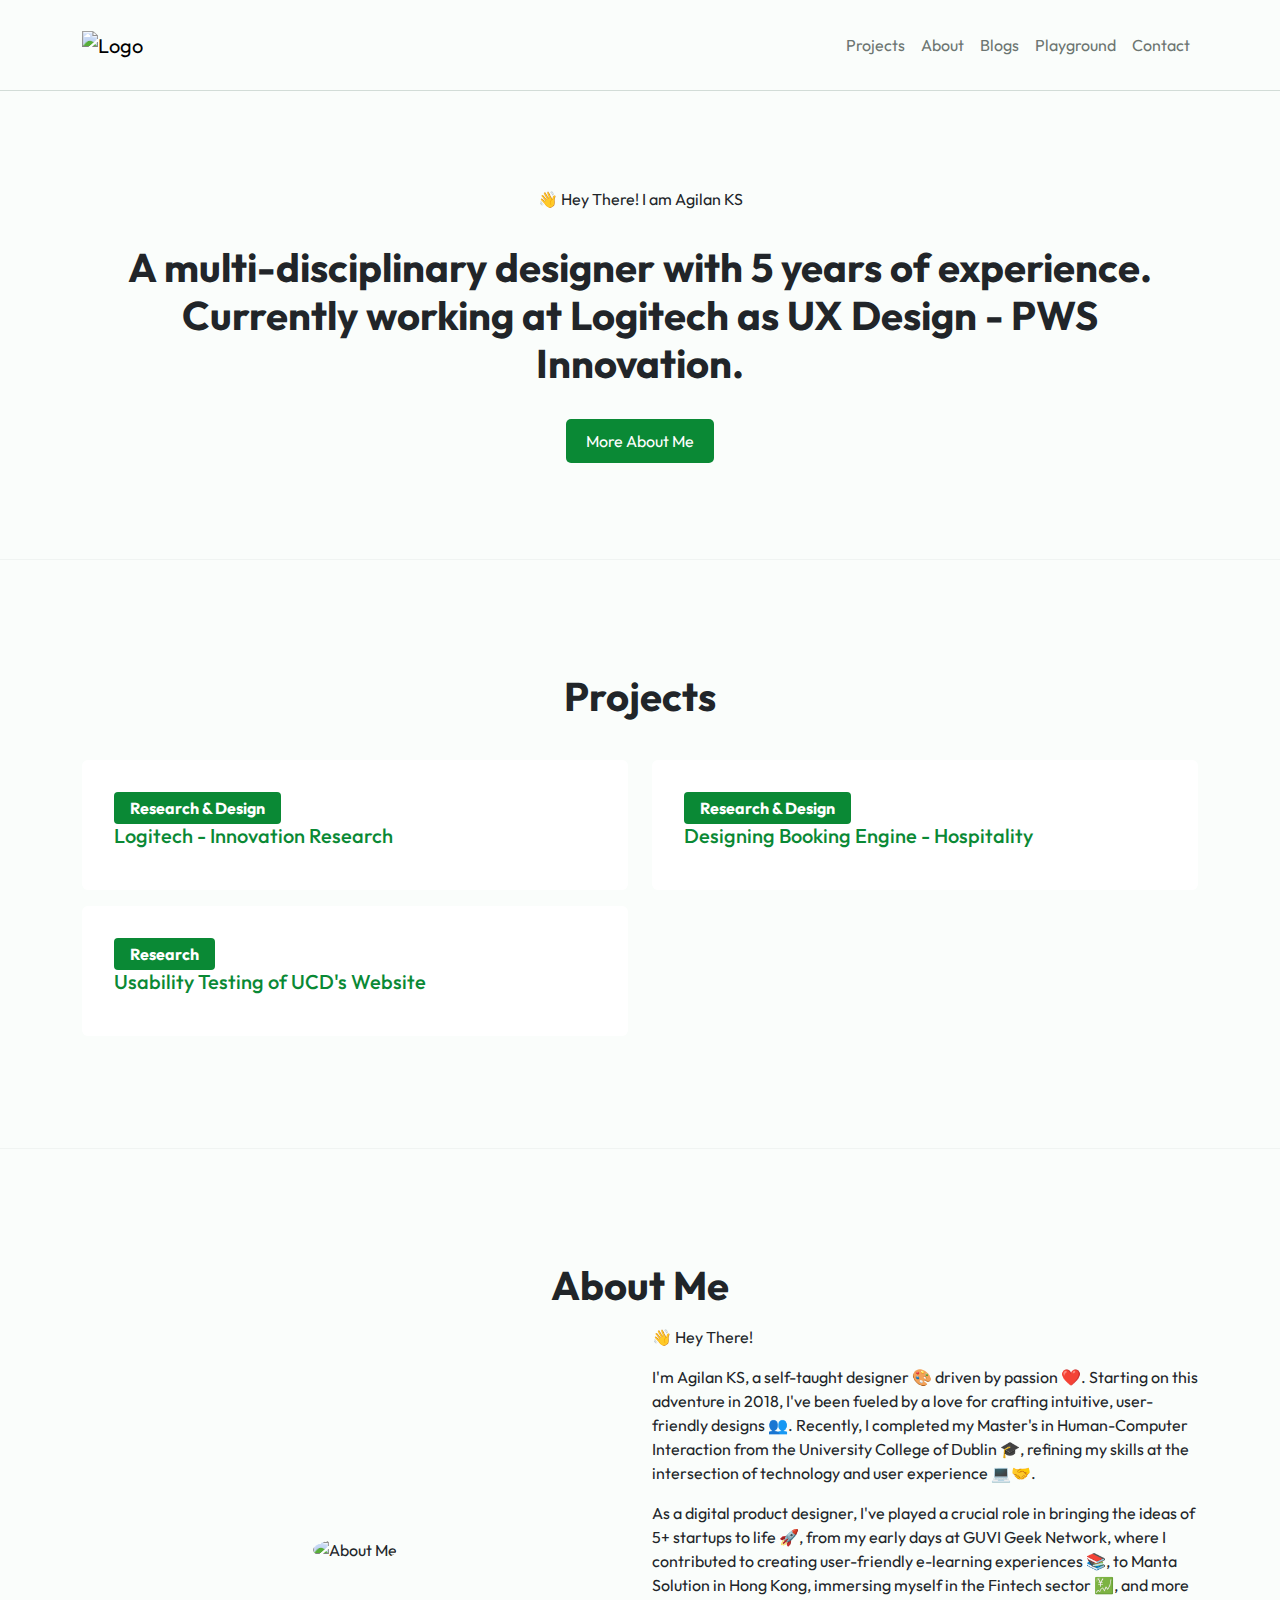
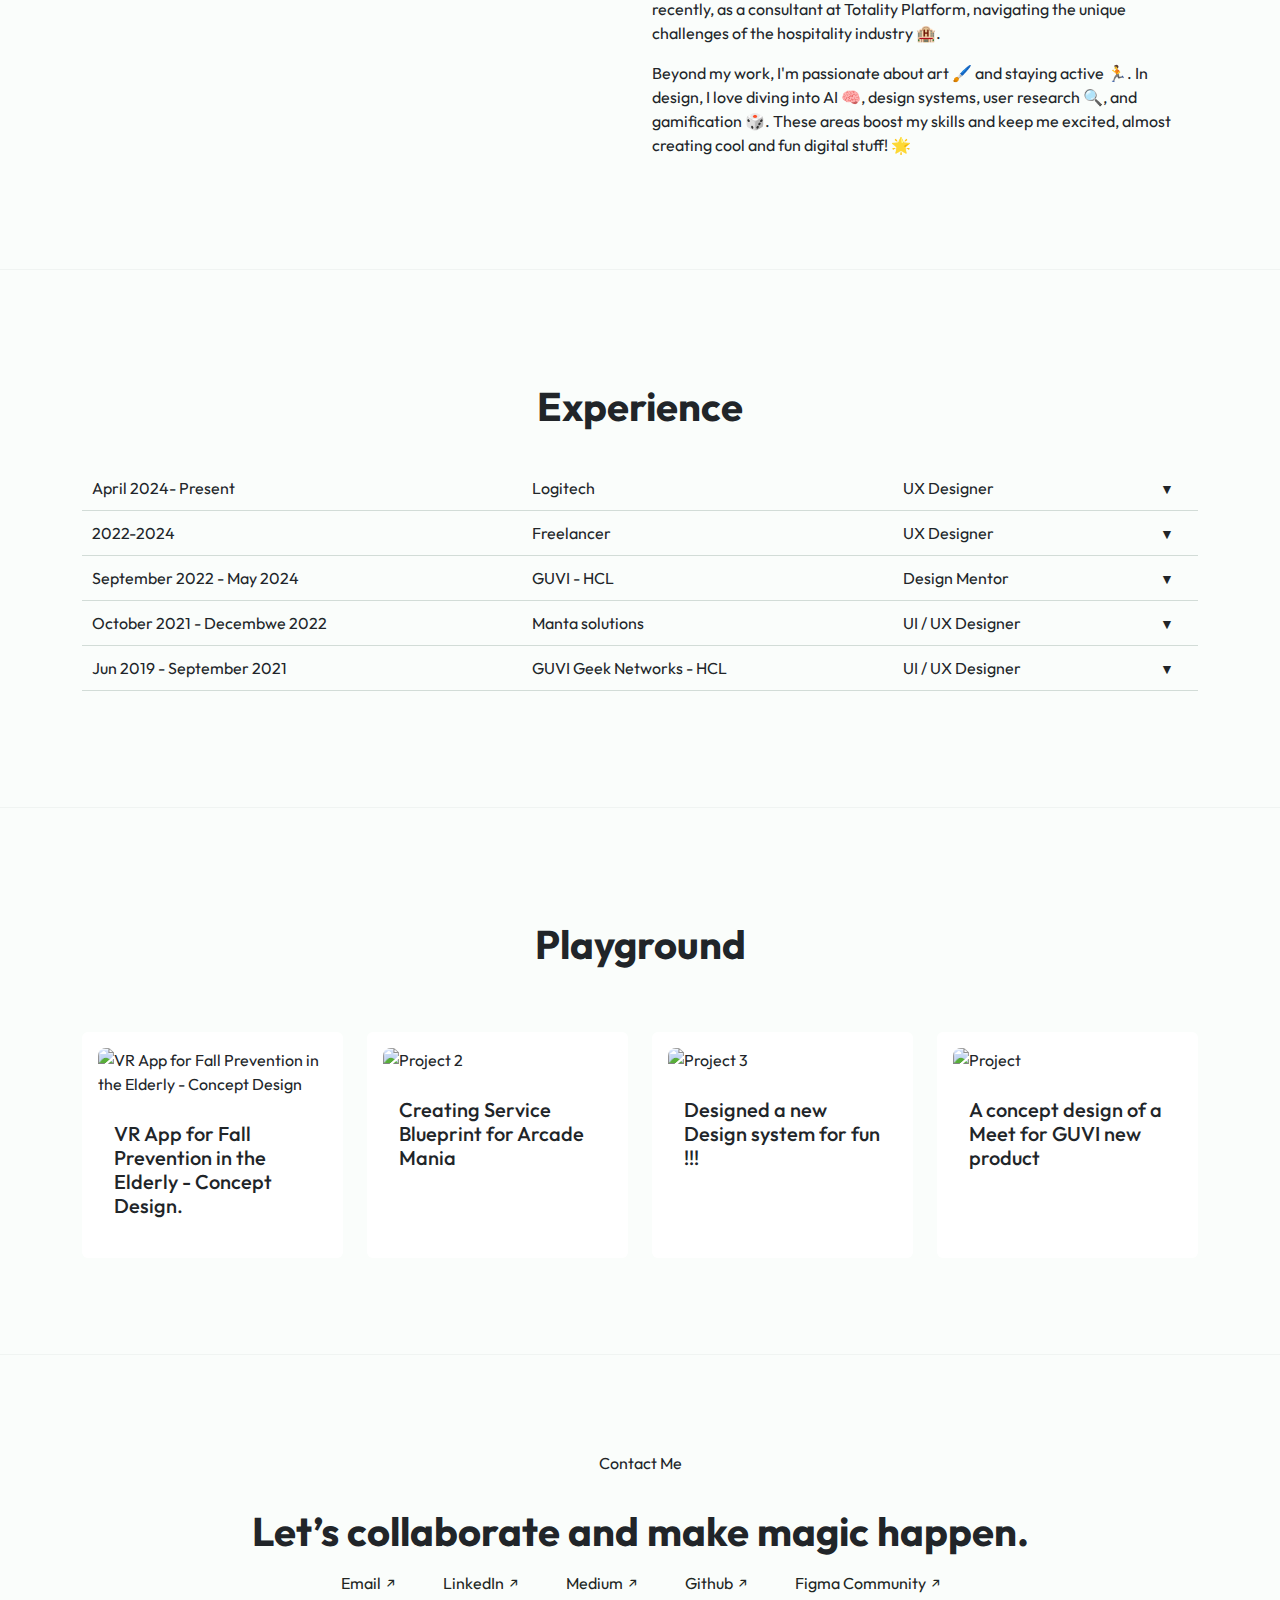
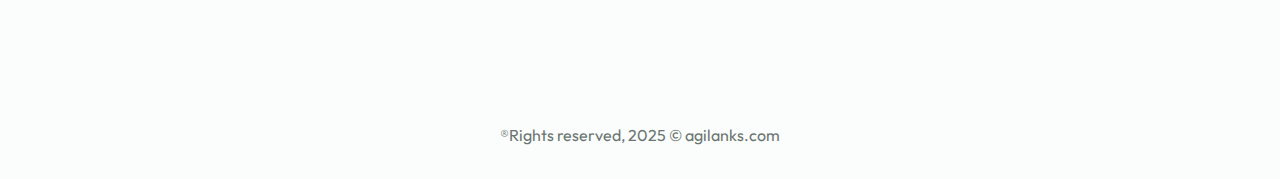
==== index.html @ 01a6cf56 "Update badges and enhance card titles in index.html; add custom badge styles in styles.css" ====
<!DOCTYPE html>
<html lang="en">

<head>
  <meta charset="UTF-8">
  <meta name="viewport" content="width=device-width, initial-scale=1.0">
  <title>Agilan - Product Designer</title>
  <!-- Bootstrap CSS -->
  <link href="https://cdn.jsdelivr.net/npm/bootstrap@5.3.3/dist/css/bootstrap.min.css" rel="stylesheet">
  <link rel="preconnect" href="https://fonts.googleapis.com">
  <link rel="preconnect" href="https://fonts.gstatic.com" crossorigin>
  <link href="https://fonts.googleapis.com/css2?family=Outfit:wght@100..900&family=Rethink+Sans:ital,wght@0,400..800;1,400..800&family=Sora:wght@100..800&display=swap" rel="stylesheet">
  <link rel="stylesheet" href="styles.css">
  <link rel="icon" type="image/x-icon" href="Images/favicon.ico">
</head>

<body>

  <!-- Header -->
  <header id="header" class="py-3">
    <nav class="navbar navbar-expand-lg navbar-light">
      <div class="container">
        <a class="navbar-brand" href="#home">
          <img src="Images/Logo.png" alt="Logo" style="height: 40px;">
        </a>
        <button class="navbar-toggler" type="button" data-bs-toggle="collapse" data-bs-target="#navbarNav">
          <span class="navbar-toggler-icon"></span>
        </button>
        <div class="collapse navbar-collapse" id="navbarNav">
          <ul class="navbar-nav ms-auto">
            <li class="nav-item"><a class="nav-link" href="#projects">Projects</a></li>
            <li class="nav-item"><a class="nav-link" href="#about">About</a></li>
            <li class="nav-item"><a class="nav-link" href="https://medium.com/@agilanks">Blogs</a></li>
            <li class="nav-item"><a class="nav-link" href="#Playground">Playground</a></li>
            <li class="nav-item"><a class="nav-link" href="#contact">Contact</a></li>
          </ul>
        </section>
      </div>
    </nav>
  </header>

  <!-- Home Section -->
  <section id="home" class="text-center py-md-5 m-md-5">
    <div class="container">
      <p>👋 Hey There! I am Agilan KS</p>
      <h2>A multi-disciplinary designer with 5 years of experience.<br> 
        Currently working at Logitech as UX Design - PWS Innovation.</h2>
      <a href="#about" class="btn btn-primary mt-3">More About Me</a>
    </div>
  </section>

  <hr class="custom-ruler">

  <!-- Projects Section -->
  <section id="projects" class="py-md-5 m-md-5">
    <div class="container">
      <h2 class="text-center">Projects</h2>
      <div class="row mt-4">
        <!-- Project Cards -->
        <div class="col-md-6 col-lg-6">
          <div class="card mb-3">
            <div class="card-body">
              <span class="badge badge-custom">Research & Design</span>  
              <h3 class="card-title">Logitech - Innovation Research </h3>
              <p class="card-text"></p>
            </div>
          </div>
        </div>
        <div class="col-md-6 col-lg-6">
          <div class="card mb-3">
            <div class="card-body">
              <span class="badge badge-custom">Research & Design</span>              
              <h3 class="card-title">Designing Booking Engine - Hospitality </h3>
              <p class="card-text"></p>
            </div>
          </div>
        </div>
        <div class="col-md-6 col-lg-6">
          <div class="card mb-3">
            <div class="card-body">
              <span class="badge badge-custom">Research</span>  
              <h3 class="card-title">Usability Testing of UCD's Website</h3>
              <p class="card-text"></p>
            </div>
          </div>
        </div>
        <!--0<div class="col-md-6 col-lg-6">
          <div class="card mb-3">
            <div class="card-body">
              <span class="badge">Fourth</span>
              <h3 class="card-title">UX Designer and Visual Designer</h3>
              <p class="card-text">Short description of Project 4.</p>
            </div>
          </div>
        </div> -->
      </div>
    </div>
  </section>

  <hr class="custom-ruler">

  <!-- About Section -->
  <section id="about" class="py-md-5 m-md-5">
    <div class="container">
      <div class="row align-items-center">
        <h2 class="text-center">About Me</h2>
        <div class="col-md-6 text-center">
          <img src="/images/about-me.jpg" alt="About Me" class="img-fluid rounded-circle" style="max-width: 80%;">
        </div>
        <div class="col-md-6">
          <p>👋 Hey There!</p>
          <p>
            I'm Agilan KS, a self-taught designer 🎨 driven by passion ❤️. Starting on this adventure in 2018, I've been fueled by a love for crafting intuitive, user-friendly designs 👥. Recently, I completed my Master's in Human-Computer Interaction from the University College of Dublin 🎓, refining my skills at the intersection of technology and user experience 💻🤝. </p>
            
            <p>As a digital product designer, I've played a crucial role in bringing the ideas of 5+ startups to life 🚀, from my early days at GUVI Geek Network, where I contributed to creating user-friendly e-learning experiences 📚, to Manta Solution in Hong Kong, immersing myself in the Fintech sector 💹, and more recently, as a consultant at Totality Platform, navigating the unique challenges of the hospitality industry 🏨. </p>
            
            <p>Beyond my work, I'm passionate about art 🖌️ and staying active 🏃. In design, I love diving into AI 🧠, design systems, user research 🔍, and gamification 🎲. These areas boost my skills and keep me excited, almost creating cool and fun digital stuff! 🌟</p>
        </div>
      </div>
    </div>
  </section>

  <hr class="custom-ruler">

  <!-- Experience Section -->
  <section id="experience" class="py-md-5 m-md-5">
    <div class="container">
    <h2 class="text-center">Experience</h2>
    <table class="table-accordion">
      
      <tbody>
        <tr class="main-row">
          <td>April 2024- Present</td>
          <td>Logitech</td>
          <td>UX Designer</td>
          <td class="toggle-details"></td>
        </tr>
        <tr class="details-row">
          <td colspan="5">
            <p>At Logitech, I worked on AI-driven design workflows, focusing on advanced navigation and exploratory innovation for software-enabled hardware.</p>
          </td>
        </tr>

        <tr class="main-row">
          <td>2022-2024</td>
          <td>Freelancer</td>
          <td>UX Designer</td>
          <td class="toggle-details"></td>
        </tr>
        <tr class="details-row">
          <td colspan="5">
            <p>Collaborated with various startups such as HyreNet and DataNest, building responsive and user-friendly digital solutions</p>
          </td>
        </tr>

        <tr class="main-row">
          <td>September 2022 - May 2024</td>
          <td>GUVI - HCL</td>
          <td>Design Mentor</td>
          <td class="toggle-details"></td>
        </tr>
        <tr class="details-row">
          <td colspan="5">
            <p>Provided mentorship on UX design principles, guiding students in creating personas, user research, and usability testing</p>
          </td>
        </tr>
  
        <tr class="main-row">
          <td>October 2021 - Decembwe 2022</td>
          <td>Manta solutions</td>
          <td>UI / UX Designer</td>
          <td class="toggle-details"></td>
        </tr>
        <tr class="details-row">
          <td colspan="5">
            <p>User Experience and User Interface for B2C fintech application, designed Android and iOS.</p>
          </td>
        </tr>

        <tr class="main-row">
          <td>Jun 2019 - September 2021</td>
          <td>GUVI Geek Networks - HCL</td>
          <td>UI / UX Designer</td>
          <td class="toggle-details"></td>
        </tr>
        <tr class="details-row">
          <td colspan="5">
            <p>User Experience and Visual designer for Indian's first vernacular elearning platform</p>
          </td>
        </tr>


      </tbody>
    </table>
  </section>
  


  <hr class="custom-ruler">

  <!-- Playground Section -->
  <section id="Playground" class="py-md-5 m-md-5">
  <div class="container">
    <h2 class="text-center mb-5">Playground</h2>
    <div class="row g-4">
      <div class="col-md-6 col-lg-3">
        <a href="https://medium.com/design-bootcamp/vr-app-for-fall-prevention-in-the-elderly-concept-design-148f61bce4a0" class="card-link" target="_blank">
          <div class="card project-card h-100">
            <img src="Images/VR.png" class="card-img-top" alt="VR App for Fall Prevention in the Elderly - Concept Design">
            <div class="card-body">
              <h5 class="card-title">VR App for Fall Prevention in the Elderly - Concept Design.</h5>
            </div>
          </div>
        </a>
      </div>
      <div class="col-md-6 col-lg-3">
        <a href="https://agilanks.medium.com/service-blue-print-for-arcade-mania-4f913317843d" class="card-link" target="_blank">
          <div class="card project-card h-100">
            <img src="Images/Servicedesign.png" class="card-img-top" alt="Project 2">
            <div class="card-body">
              <h5 class="card-title">Creating Service Blueprint for Arcade Mania</h5>
            </div>
          </div>
        </a>
      </div>
      <div class="col-md-6 col-lg-3">
        <a href="https://www.figma.com/community/file/1141776585247560455/Strange-Design-System---Mobile-UI-Kit" class="card-link" target="_blank">
          <div class="card project-card h-100">
            <img src="Images/Designsystem.png" class="card-img-top" alt="Project 3">
            <div class="card-body">
              <h5 class="card-title">Designed a new Design system for fun !!!</h5>
            </div>
          </div>
        </a>
      </div>
      <div class="col-md-6 col-lg-3">
        <a href="https://www.behance.net/gallery/124252577/Zenmeet" class="card-link" target="_blank">
          <div class="card project-card h-100">
            <img src="Images/UI.png" class="card-img-top" alt="Project ">
            <div class="card-body">
              <h5 class="card-title">A concept design of a Meet for GUVI new product</h5>
            </div>
          </div>
        </a>
      </div>
    </div>
  </div>
</section>

  <hr class="custom-ruler">

  <!-- <section id="banner" class="py-5">
    <div class="scroll-left">
      <h3>
        *Ready to Connect! Lets Talk!  *Ready to Connect! Lets Talk!  *Ready to Connect! Lets Talk!  *Ready to Connect! Lets Talk!  *Ready to Connect! Lets Talk!  *Ready to Connect! Lets Talk!  *Ready to Connect! Lets Talk! 
      </h3>
    </div>
  </div>
</section> -->


 <!-- Contact -->


 <section id="contact"  class="py-md-5 m-md-5">
  <div class="container">
  <p>Contact Me</p>
  <h2>Let’s collaborate and make magic happen.
  </h2>
  <ul class="contact-list">
    <li>
      <a href="mailto:agilansenthilkumar@gmail.com" target="_blank">
        Email <span class="external-link-icon">↗</span>
      </a>
    </li>
    <li>
      <a href="https://www.linkedin.com/in/agilan-ks/" target="_blank">
        LinkedIn <span class="external-link-icon">↗</span>
      </a>
    </li>
    <li>
      <a href="https://agilanks.medium.com/" target="_blank">
        Medium <span class="external-link-icon">↗</span>
      </a>
    </li>
    <li>
      <a href="https://github.com/agilanks09" target="_blank">
        Github <span class="external-link-icon">↗</span>
      </a>
    </li>
    <li>
      <a href="https://www.figma.com/@agilanks" target="_blank">
        Figma Community <span class="external-link-icon">↗</span>
      </a>
    </li>
  </ul>
</section>



  <!-- Footer -->
  <footer class="text-center py-3">
    <p> ®Rights reserved, 2025 © agilanks.com</p>
  </footer>

  <script src="https://cdn.jsdelivr.net/npm/bootstrap@5.3.3/dist/js/bootstrap.bundle.min.js"></script>
  <script src="script.js"></script>

</body>

</html>
---- styles.css ----
:root {
    --font-family: 'Outfit', sans-serif; /* Define a custom property for the font family */
    --font-weight-bold: bold; /* Define a custom property for bold font weight */
    --font-weight-regular: normal; /* Define a custom property for regular font weight */
    --font-size-base: 16px; /* Define a custom property for base font size */
    --font-size-large: 40px; /* Define a custom property for large font size */
    --font-size-medium: 20px; /* Define a custom property for medium font size */
    --font-size-small: 14px; /* Define a custom property for small font size */

    --padding-section: 2rem 0; /* Define a custom property for section padding */

    /*Colors*/ 
    --secondary-text: #6C7571; 
    --Primary-text: #212623; 
    --border: #D2DCD7; 
    --primary: #0A8935; 
    --bg: #FAFDFB; 
 
}

/* Global Styles */
html {
    scroll-behavior: smooth; /* Enable smooth scrolling */
    overflow-x: hidden;
    margin: 0;
    padding: 0;
      }


body {
    font-family: var(--font-family); /* Apply the custom font family */
    background-color: var(--bg); /* Apply the custom background color */
    margin: 0; /* Remove default margin */
    padding: 0; /* Remove default padding */
    box-sizing: border-box; /* Include padding and border in element's total width and height */
    overflow-x: hidden;
    margin: 0;
    padding: 0;
}

/* Header Styles */
#header {
    position: sticky; /* Make the header stick to the top of the viewport */
    top: 0; /* Position the header at the top */
    background-color: var(--bg); /* Apply the custom background color */
    z-index: 1000; /* Ensure the header is above other elements */
    border-bottom: 1px solid var(--border); /* Add a bottom border with the custom border color */
    width: 100%; /* Make the header full width */
}

.nav-link {
    color: var(--secondary-text); 
}

.nav-link:hover {
    color: var(--primary); 
}

.nav-link:active {
    color: var(--primary); 
}

/* Section Styles */
section {
    padding: var(--padding-section); /* Apply the custom padding */
    background-color: var(--bg); /* Apply the custom background color */
}

h1, h2 {
    font-weight: var(--font-weight-bold); /* Apply the custom bold font weight */
    padding: 1rem; /* Add padding */
    margin: 0; /* Remove default margin */
    font-size: var(--font-size-large); /* Apply the custom large font size */
}

#home h1 {
    font-size: 4rem;
    line-height: 1rem;
}


/* Projects Section Styles */
#projects-section {
    background-color: #000; /* Dark background for the section */
    padding: 2rem 0;
  }
  
  /* CTA Box Styles */
  .cta-box {
    background-color: #111; /* Box background color */
    border: 2px solid #fff; /* Border color */
    border-radius: 20px; /* Rounded corners */
    padding: 1.5rem 2rem; /* Padding inside the box */
    display: flex;
    justify-content: space-between;
    align-items: center;
    gap: 1rem; /* Space between elements */
  }
  
  .cta-text {
    color: #fff; /* White text */
    font-size: 1rem; /* Font size */
    flex: 1; /* Make the text take up remaining space */
    margin: 0; /* Remove default margin */
  }
  
  .cta-button {
    background-color: #32ff7e; /* Green button background */
    color: #000; /* Black text */
    font-size: 1rem; /* Font size */
    font-weight: bold; /* Bold text */
    padding: 0.8rem 1.5rem; /* Padding inside the button */
    border: 2px solid #fff; /* Border around the button */
    border-radius: 10px; /* Slightly rounded corners */
    text-decoration: none; /* Remove underline */
    transition: all 0.3s ease; /* Smooth transition for hover */
  }
  
  .cta-button:hover {
    background-color: #28e071; /* Slightly darker green on hover */
    transform: scale(1.05); /* Slightly enlarge the button */
    box-shadow: 0 4px 8px rgba(0, 0, 0, 0.2); /* Add shadow */
  }
  
  /* Responsive Adjustments */
  @media (max-width: 768px) {
    .cta-box {
      flex-direction: column; /* Stack elements vertically */
      text-align: center; /* Center align the content */
    }
  
    .cta-text {
      margin-bottom: 1rem; /* Add spacing below the text */
    }
  
    .cta-button {
      width: 100%; /* Make the button full-width */
    }
  }
  


/* Contact Section */
#contact {
    text-align: center; /* Center align text */
    margin: 40px 0; /* Add vertical margin */
}

.contact-list {
    list-style: none; /* Remove default list styling */
    padding: 0; /* Remove default padding */
    display: flex; /* Display list items in a row */
    justify-content: center; /* Center the list items */
    gap: 48px; /* Add space between list items */
}

.contact-list li {
    margin: 0; /* Remove default margin */
}

.contact-list a {
    text-decoration: none; /* Remove underline from links */
    font-size: var(--font-size-base); /* Set font size */
    color: var(--Primary-text); /* Set text color */
    position: relative; /* Position relative to allow for positioning of child elements */
    display: inline-flex; /* Display as inline-flex to align items */
    align-items: center; /* Center align items vertically */
}

.contact-list a:hover {
    color: var(--primary); /* Change color on hover to the custom primary color */
}

.external-link-icon {
    font-size: var(--font-size-small); /* Set font size */
    margin-left: 5px; /* Add left margin */
    color: var(--Primary-text); /* Set text color */
}

/* Custom Ruler */
.custom-ruler {
    border: none; /* Remove default border */
    height: 1px; /* Set height */
    background-color: var(--border); /* Set background color */
    margin: 20px 0; /* Add vertical margin */
}

/* Table Accordion */
.table-accordion {
    width: 100%; /* Make table full width */
    border-collapse: collapse; /* Collapse borders into a single border */
    margin: 20px 0; /* Add vertical margin */
    font-size: var(--font-size-base); /* Set font size */
    text-align: left; /* Align text to the left */
}

.table-accordion th, .table-accordion td {
    padding: 10px; /* Add padding */
}

.main-row, .details-row {
    border-bottom: 1px solid var(--border); /* Add bottom border */
}

.main-row {
    background-color: var(--bg); /* Set background color */
    cursor: pointer; /* Change cursor to pointer */
}

.details-row {
    display: none; /* Hide by default */
    background-color: var(--bg); /* Set background color */
}

.details-row td {
    font-size: var(--font-size-base); /* Set font size */
    padding: 24px; /* Add padding */
}

.toggle-details {
    text-align: center; /* Center align text */
    font-weight: var(--font-weight-bold); /* Set font weight to bold */
    
}

.main-row:hover {
    background-color: var(--bg); /* Set background color on hover */
    border-bottom: 1px solid var(--primary);
    color: var(--primary); /* Change text color on hover */
}

.toggle-details::after {
    content: '\25BC'; /* Add down arrow */
    font-size: var(--font-size-small); /* Set font size */
    margin-left: 5px; /* Add left margin */
    
}

.main-row.active .toggle-details::after {
    content: '\25B2'; /* Add up arrow */

}

/* Playground Section */
#playground {
    padding: 40px; /* Add padding */
    background-color: var(--bg); /* Set background color */
    text-align: center; /* Center align text */
}

#playground h2 {
    font-size: var(--font-size-large); /* Set font size */
    margin-bottom: 20px; /* Add bottom margin */
    color: var(--Primary-text); /* Set text color */
}

.gallery {
    display: flex; /* Display as flexbox */
    flex-wrap: wrap; /* Allow wrapping of items */
    justify-content: center; /* Center align items */
    gap: 20px; /* Add space between items */
}

.card {
    width: auto; /* Set width */
    border: none; /* Remove border */
    border-radius: none; /* Remove border radius */
    padding: 16px; /* Add padding */
    text-align: left; /* Align text to the left */
    box-sizing: border-box; /* Include padding and border in element's total width and height */
}

.card img {
    width: 100%; /* Make image full width */
    border-radius: 8px; /* Round corners */
    margin-bottom: 10px; /* Add bottom margin */
}

.card h3 {
    font-size: var(--font-size-medium); /* Set font size */
    color: var(--primary); /* Set text color */
    margin-bottom: 10px; /* Add bottom margin */
}

.card p {
    font-size: var(--font-size-base); /* Set font size */
    color: var(--Primary-text); /* Set text color */
}

.card-link {
    text-decoration: none;
  }

  .card-link:hover .project-card {
    transform: scale(1.05);
    transition: transform 0.3s ease;
  }


/* Button Styles */
.btn-primary {
    background-color: var(--primary); /* Use the primary color for the background */
    color: #ffffff; /* Set the text color to white */
    border: none; /* Remove the default border */
    padding: 10px 20px; /* Add padding */
    font-size: var(--font-size-base); /* Set font size */
    border-radius: 5px; /* Add border radius for rounded corners */
    cursor: pointer; /* Change cursor to pointer */
    transition: background-color 0.3s ease; /* Add transition for background color */
}

.btn-primary:hover {
    background-color: var(--bg); /* Darken the background color on hover */
    color: var(--Primary-text); /* Darken the background color on hover */
    border: 1px solid var(--primary); /* Add border on hover */

}

.btn-primary:focus {
    outline: none; /* Remove the default focus outline */
    background-color: var(--primary);
    box-shadow: 0 0 0 3px rgba(10, 137, 53, 0.5); /* Add a custom focus outline */
}

.btn-primary:active {
    background-color: var(--primary); /* Darken the background color on active */
    --bs-btn-active-bg:var(--primary)
}


/* Tag Styles */
.tag {
    background-color: var(--primary); /* Background color of the tag */
    color: #fff; /* Text color */
    font-size: var(--font-size-small); /* Font size */
    font-weight: var(--font-weight-regular); 
    border-radius: 20px; /* Rounded corners */
    /* text-transform: uppercase; Make the text uppercase */
  }
  
  .position-absolute {
    position: absolute; /* Position the tag absolutely inside the card */
  }
  
  .top-0 {
    top: 0; /* Align the tag to the top */
  }
  
  .start-0 {
    left: 0; /* Align the tag to the left */
  }
  
  .m-2 {
    margin: 0.5rem; /* Add margin for spacing */
  }
  
  .px-3 {
    padding-left: 1rem; /* Add padding to the left */
    padding-right: 1rem; /* Add padding to the right */
  }
  
  .py-1 {
    padding-top: 0.25rem; /* Add padding to the top */
    padding-bottom: 0.25rem; /* Add padding to the bottom */
  }
  

#banner{
    width: 100%; /* Full width of the viewport */
    overflow: hidden; /* Hide overflow content */
    background-color: var(--primary); /* Background color for the section */
    padding: 2rem 0; /* Add some padding */
    align-items: center; /* Center items vertically */
}
  
  /* Scroll Animation Container */
.scroll-left {
    width: 100%; /* Full width of the viewport */
    overflow: hidden; /* Hide content outside the container */
    position: relative; /* Positioning for child elements */
    background: var(--primary); /* Background color */
    color: var(--bg); /* Text color */
    height: 50px; /* Set height */
    line-height: 50px; /* Vertically center the text */
    align-items: center; /* Center items vertically */
  }
  
  /* Scrolling Text */
  .scroll-left h3 {
    position: absolute; /* Positioned relative to the container */
    white-space: nowrap; /* Prevent text from wrapping */
    margin: 0; /* Remove default margin */
    transform: translateX(100%); /* Start from the right outside the container */
    animation: scroll-left 15s linear infinite; /* Apply infinite scroll animation */
  }
  
  /* Keyframes for scrolling animation */
  @keyframes scroll-left {
    0% {
      transform: translateX(100%); /* Start outside the container */
    }
    100% {
      transform: translateX(-100%); /* End outside the container on the left */
    }
  }
  

.badge-custom {
    background-color:var(--primary); /* Custom background color */
    color: #ffffff; /* Custom text color */
    padding: 0.5rem 1rem; /* Padding for the badge */
    border-radius: 0.25rem; /* Rounded corners */
    font-size: 1rem; /* Font size */
}


/* Responsive Styles */
@media (max-width: 768px) {
    .card {
        flex: 1 1 calc(50% - 20px); /* Set flex properties for 2 cards per row */
    }

    .gallery {
        gap: 10px; /* Reduce space between items */
    }

    h1, h2 {
        padding: 1rem; /* Reduce padding */
        font-size: 1.5rem; /* Reduce font size */
    }

    section {
        padding: 1rem; /* Reduce padding */
    }

    .contact-list {
        flex-direction: column; /* Stack items vertically */
        gap: 10px; /* Reduce space between items */
    }

    .contact-list a {
        font-size: var(--font-size-small); /* Reduce font size */
    }
        #banner {
          padding: 0.5rem 0;
        }
        .scroll-left p {
          font-size: 0.9rem;
        }
      }







@media (max-width: 480px) {
    .card {
        flex: 1 1 100%; /* Set flex properties for 1 card per row */
    }

    h1, h2 {
        font-size: 1.2rem; /* Reduce font size */
    }

    .contact-list a {
        font-size: 14px; /* Reduce font size */
    }

    footer {
        font-size: smaller; /* Reduce font size */
        text-align: center; /* Center align text */
    }

    footer .row {
        text-align: center; /* Center align text inside rows */
    }
}

footer {
    color:var(--secondary-text); /* Set text color */
}
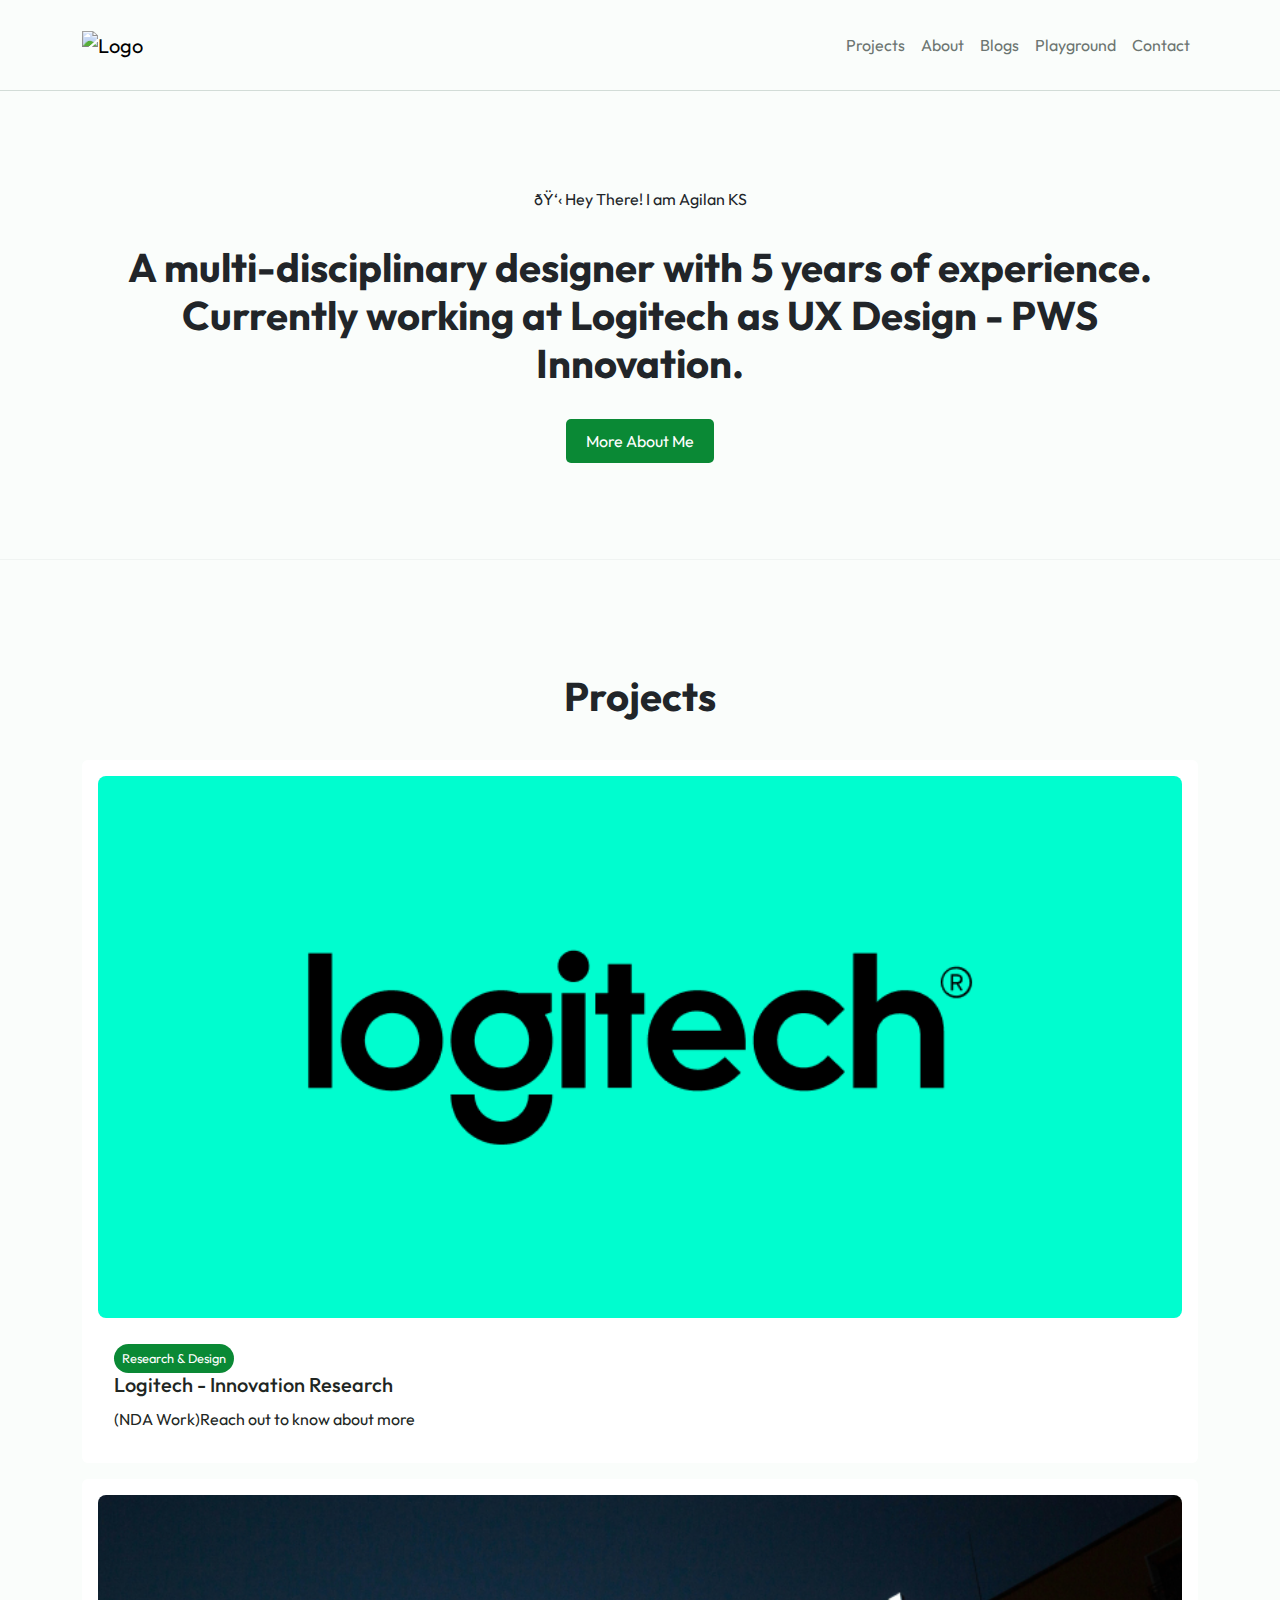
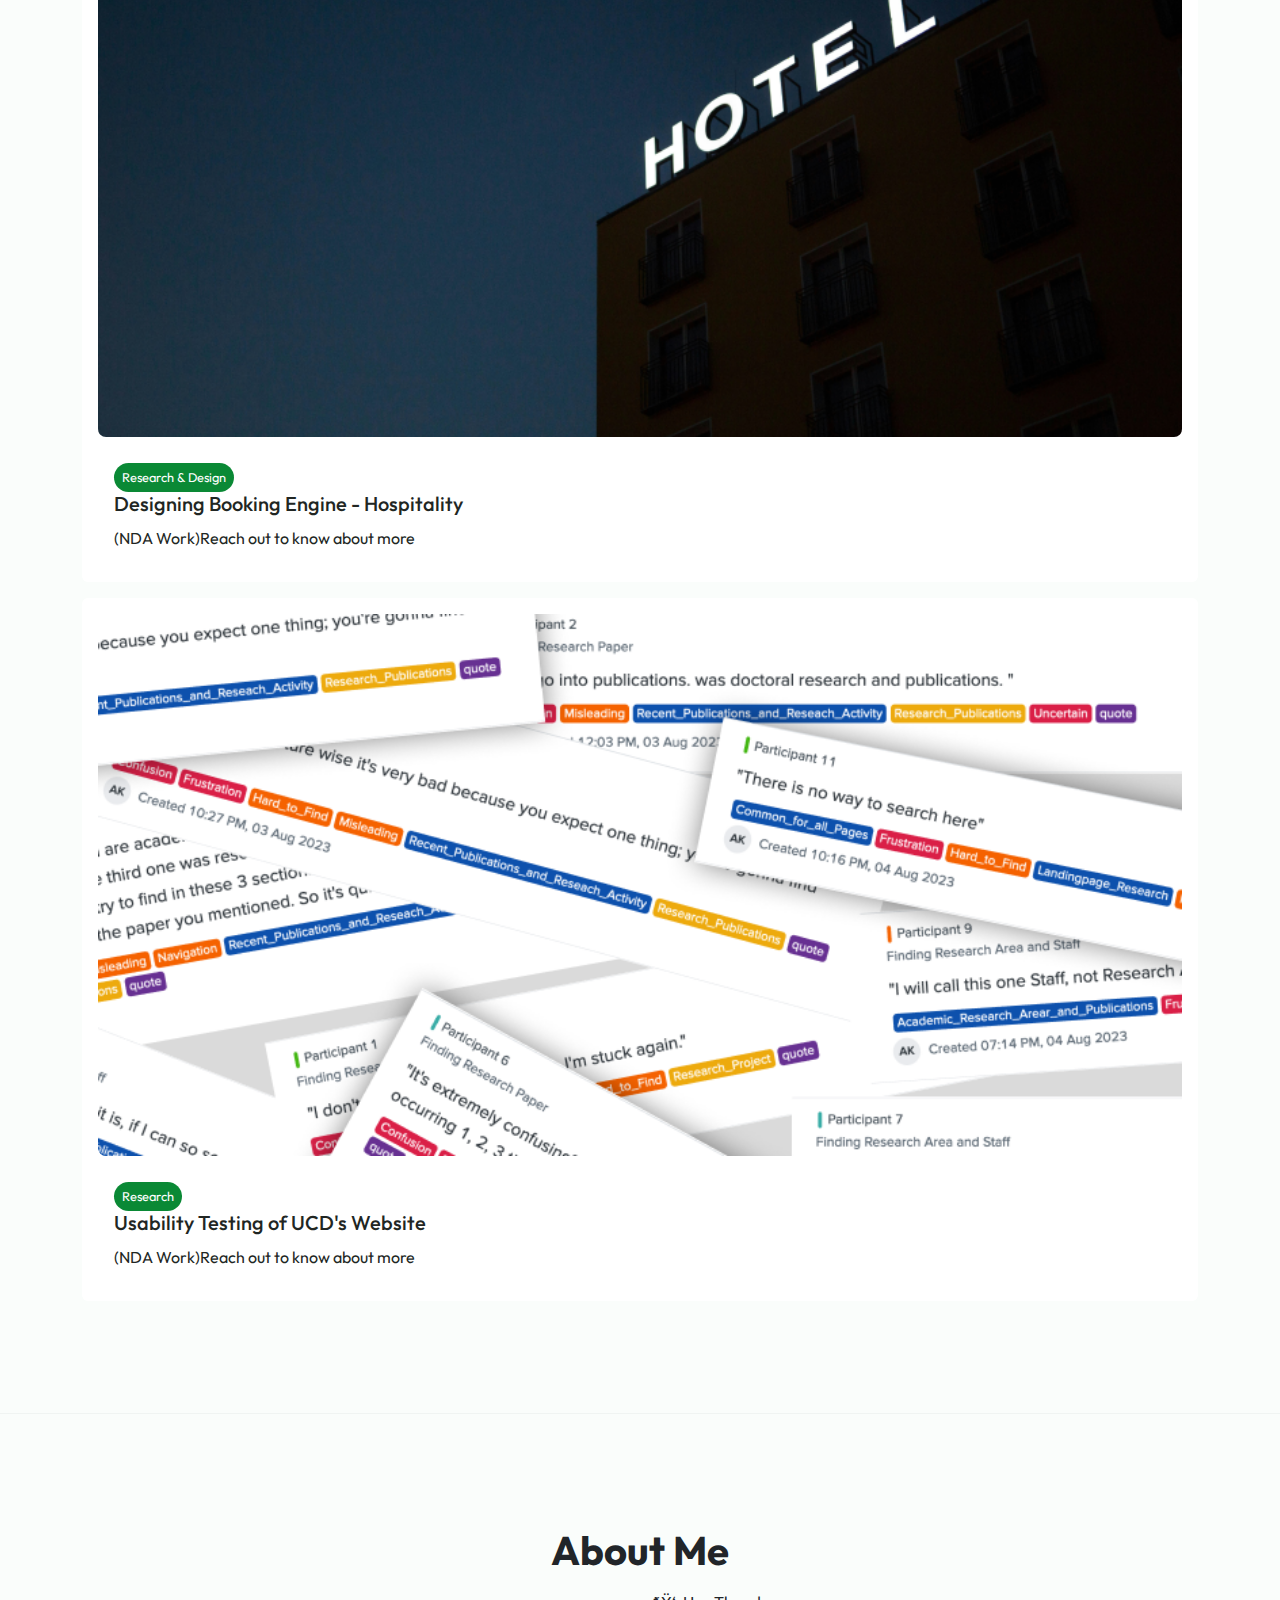
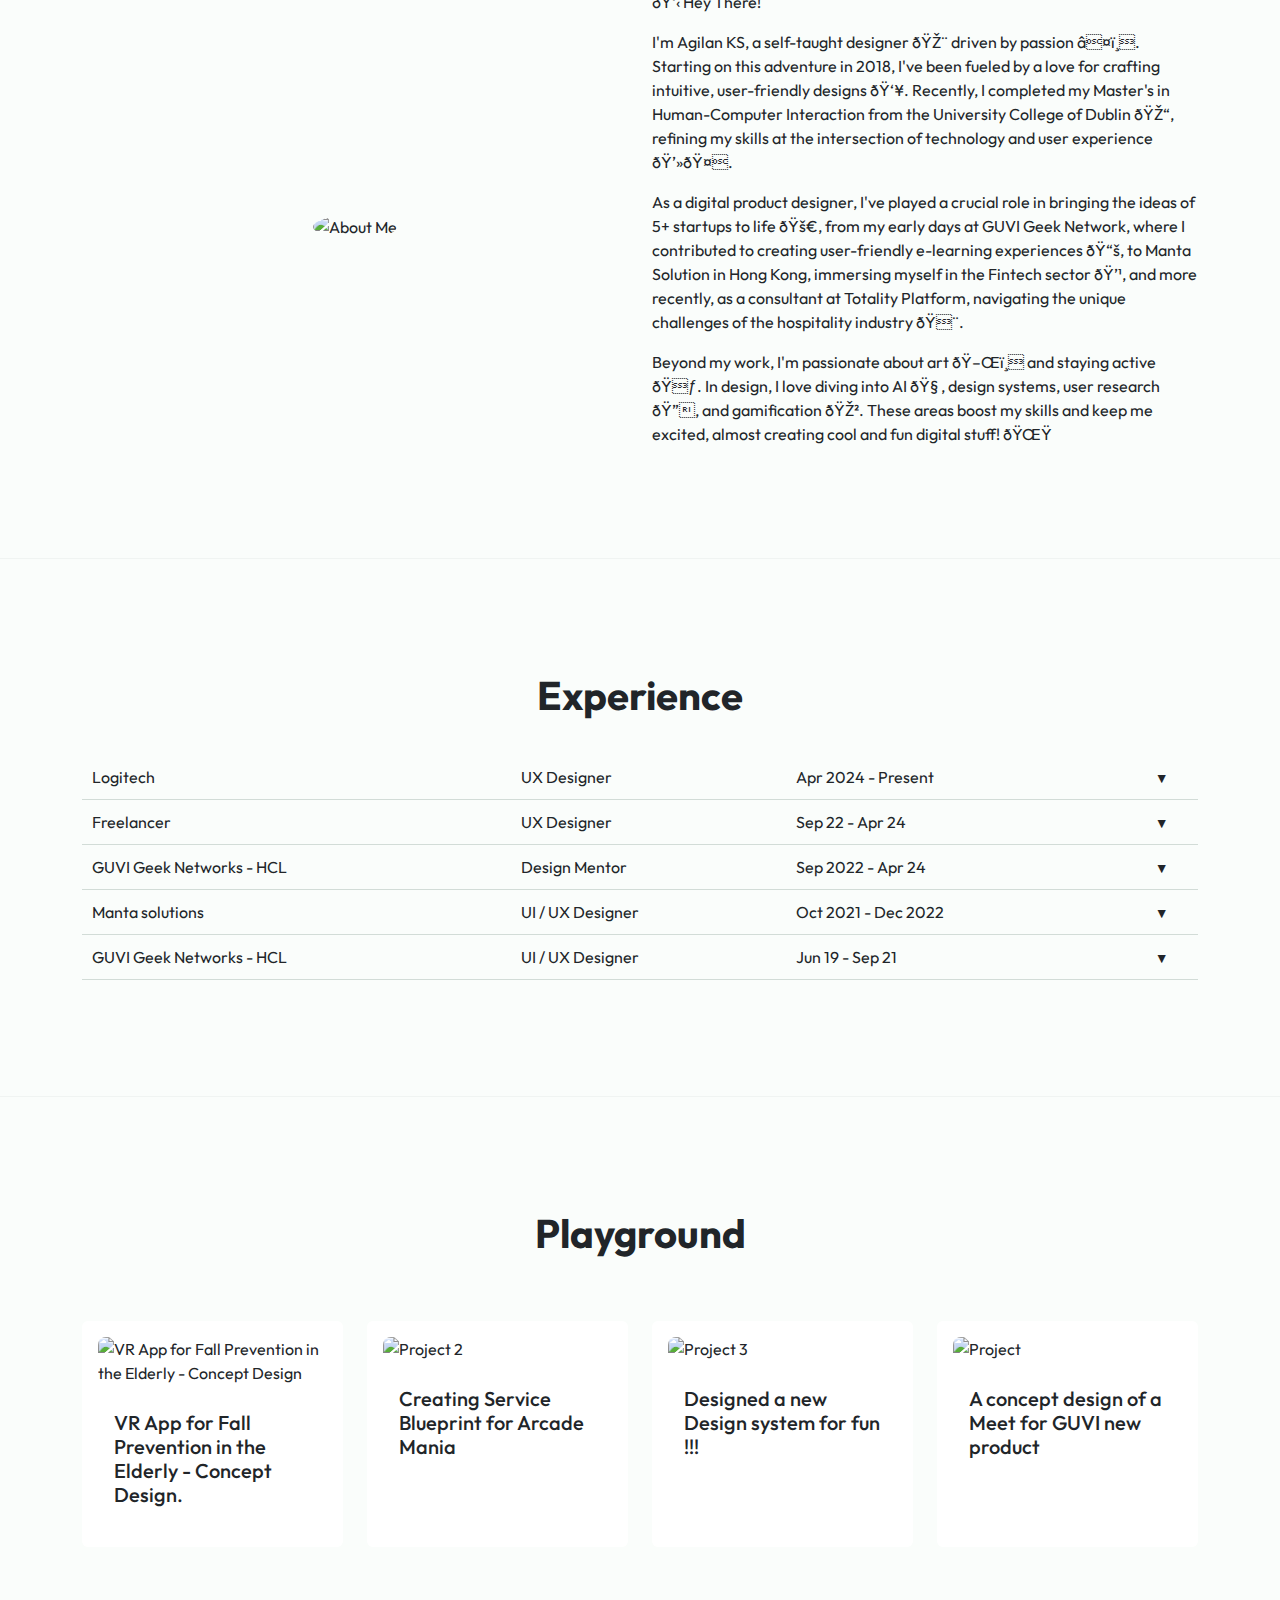
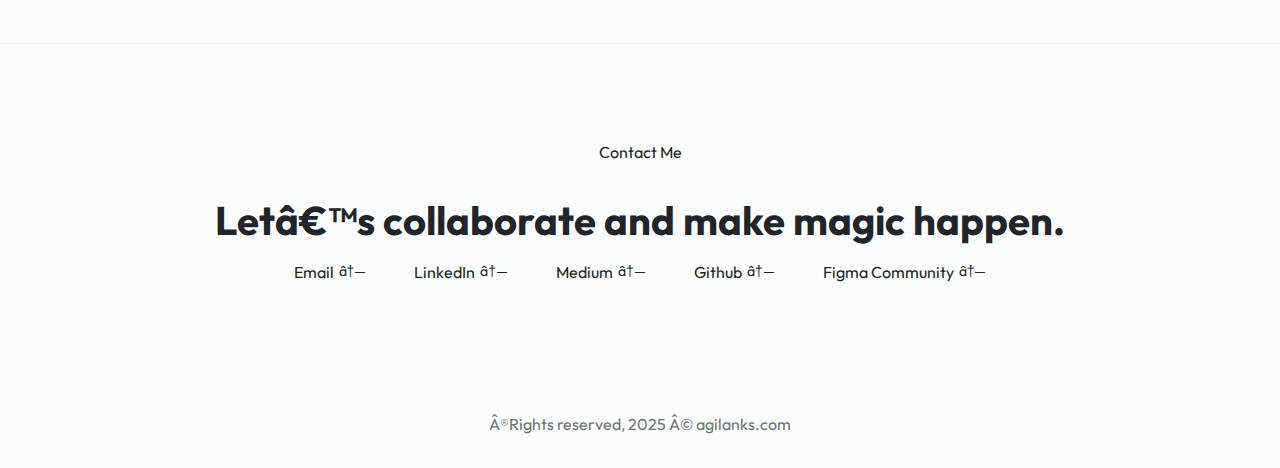
==== commit 5750b5c8: "Enhance project card links and update employment history date formats; improve card hover effects" ====
--- a/index.html
+++ b/index.html
@@ -1,8 +1,8 @@
 <!DOCTYPE html>
-<html lang="en">
+<html lang="""en"></html>
 
 <head>
-  <meta charset="UTF-8">
+  <meta charset="""UTF-8">
   <meta name="viewport" content="width=device-width, initial-scale=1.0">
   <title>Agilan - Product Designer</title>
   <!-- Bootstrap CSS -->
@@ -43,7 +43,7 @@
   <section id="home" class="text-center py-md-5 m-md-5">
     <div class="container">
       <p>👋 Hey There! I am Agilan KS</p>
-      <h2>A multi-disciplinary designer with 5 years of experience.<br> 
+      <h2>A multi-disciplinary designer with 5 years of experience.
         Currently working at Logitech as UX Design - PWS Innovation.</h2>
       <a href="#about" class="btn btn-primary mt-3">More About Me</a>
     </div>
@@ -57,42 +57,42 @@
       <h2 class="text-center">Projects</h2>
       <div class="row mt-4">
         <!-- Project Cards -->
-        <div class="col-md-6 col-lg-6">
-          <div class="card mb-3">
-            <div class="card-body">
-              <span class="badge badge-custom">Research & Design</span>  
-              <h3 class="card-title">Logitech - Innovation Research </h3>
-              <p class="card-text"></p>
-            </div>
-          </div>
-        </div>
-        <div class="col-md-6 col-lg-6">
-          <div class="card mb-3">
-            <div class="card-body">
-              <span class="badge badge-custom">Research & Design</span>              
-              <h3 class="card-title">Designing Booking Engine - Hospitality </h3>
-              <p class="card-text"></p>
-            </div>
-          </div>
-        </div>
-        <div class="col-md-6 col-lg-6">
-          <div class="card mb-3">
-            <div class="card-body">
-              <span class="badge badge-custom">Research</span>  
-              <h3 class="card-title">Usability Testing of UCD's Website</h3>
-              <p class="card-text"></p>
-            </div>
-          </div>
-        </div>
-        <!--0<div class="col-md-6 col-lg-6">
-          <div class="card mb-3">
-            <div class="card-body">
-              <span class="badge">Fourth</span>
-              <h3 class="card-title">UX Designer and Visual Designer</h3>
-              <p class="card-text">Short description of Project 4.</p>
-            </div>
-          </div>
-        </div> -->
+        <div class="col-12">
+          <a href="link-to-logitech-project" class="card-link">
+            <div class="card mb-3">
+              <img src="Images/Logitech.png" class="card-img-top" alt="Project Image">
+              <div class="card-body">
+                <span class="badge badge-custom">Research & Design</span>  
+                <h3 class="card-title">Logitech - Innovation Research </h3>
+                <p class="card-text">(NDA Work)Reach out to know about more</p>
+              </div>
+            </div>
+          </a>
+        </div>
+        <div class="col-12">
+          <a href="link-to-hospitality-project" class="card-link">
+            <div class="card mb-3">
+              <img src="Images/Hospitality.png" class="card-img-top" alt="Project Image">
+              <div class="card-body">
+                <span class="badge badge-custom">Research & Design</span>              
+                <h3 class="card-title">Designing Booking Engine - Hospitality </h3>
+                <p class="card-text">(NDA Work)Reach out to know about more</p>
+              </div>
+            </div>
+          </a>
+        </div>
+        <div class="col-12">
+          <a href="link-to-ucd-project" class="card-link">
+            <div class="card mb-3">
+              <img src="Images/UCD.png" class="card-img-top" alt="Project Image">
+              <div class="card-body">
+                <span class="badge badge-custom">Research</span>  
+                <h3 class="card-title">Usability Testing of UCD's Website</h3>
+                <p class="card-text">(NDA Work)Reach out to know about more</p>
+              </div>
+            </div>
+          </a>
+        </div>
       </div>
     </div>
   </section>
@@ -130,9 +130,9 @@
       
       <tbody>
         <tr class="main-row">
-          <td>April 2024- Present</td>
           <td>Logitech</td>
           <td>UX Designer</td>
+          <td>Apr 2024 - Present</td>
           <td class="toggle-details"></td>
         </tr>
         <tr class="details-row">
@@ -142,33 +142,33 @@
         </tr>
 
         <tr class="main-row">
-          <td>2022-2024</td>
           <td>Freelancer</td>
           <td>UX Designer</td>
-          <td class="toggle-details"></td>
-        </tr>
-        <tr class="details-row">
-          <td colspan="5">
-            <p>Collaborated with various startups such as HyreNet and DataNest, building responsive and user-friendly digital solutions</p>
-          </td>
-        </tr>
-
-        <tr class="main-row">
-          <td>September 2022 - May 2024</td>
-          <td>GUVI - HCL</td>
+          <td>Sep 22 - Apr 24</td>
+          <td class="toggle-details"></td>
+        </tr>
+        <tr class="details-row">
+          <td colspan="5">
+            <p>Collaborated with various startups such as HyreNet and DataNest for GUVI Geek Networks - HCL, building responsive and user-friendly digital solutions</p>
+          </td>
+        </tr>
+
+        <tr class="main-row">
+          <td>GUVI Geek Networks - HCL</td>
           <td>Design Mentor</td>
-          <td class="toggle-details"></td>
-        </tr>
-        <tr class="details-row">
-          <td colspan="5">
-            <p>Provided mentorship on UX design principles, guiding students in creating personas, user research, and usability testing</p>
+          <td>Sep 2022 - Apr 24</td>
+          <td class="toggle-details"></td>
+        </tr>
+        <tr class="details-row">
+          <td colspan="5">
+            <p>Provided mentorship on UX design principles, guiding students in doing user research, and usability testing</p>
           </td>
         </tr>
   
         <tr class="main-row">
-          <td>October 2021 - Decembwe 2022</td>
           <td>Manta solutions</td>
           <td>UI / UX Designer</td>
+          <td>Oct 2021 - Dec 2022</td>
           <td class="toggle-details"></td>
         </tr>
         <tr class="details-row">
@@ -178,9 +178,9 @@
         </tr>
 
         <tr class="main-row">
-          <td>Jun 2019 - September 2021</td>
           <td>GUVI Geek Networks - HCL</td>
           <td>UI / UX Designer</td>
+          <td>Jun 19 - Sep 21</td>
           <td class="toggle-details"></td>
         </tr>
         <tr class="details-row">
--- a/styles.css
+++ b/styles.css
@@ -278,7 +278,7 @@
 
 .card h3 {
     font-size: var(--font-size-medium); /* Set font size */
-    color: var(--primary); /* Set text color */
+    color: var(--Primary-text); /* Set text color */
     margin-bottom: 10px; /* Add bottom margin */
 }
 
@@ -296,6 +296,24 @@
     transition: transform 0.3s ease;
   }
 
+.card-img-top {
+    width: 100%; /* Ensure the image takes up the full width of the card */
+    height: auto; /* Maintain aspect ratio */
+}
+
+.card-link {
+    text-decoration: none;
+    color: inherit;
+  }
+  
+  .card-link .card {
+    transition: transform 0.2s, box-shadow 0.2s;
+  }
+  
+  .card-link .card:hover {
+    transform: scale(1.05);
+    box-shadow: 0 4px 8px rgba(0, 0, 0, 0.2);
+  }
 
 /* Button Styles */
 .btn-primary {
@@ -408,9 +426,10 @@
 .badge-custom {
     background-color:var(--primary); /* Custom background color */
     color: #ffffff; /* Custom text color */
-    padding: 0.5rem 1rem; /* Padding for the badge */
-    border-radius: 0.25rem; /* Rounded corners */
-    font-size: 1rem; /* Font size */
+    padding: 0.5rem; /* Padding for the badge */
+    border-radius: 10rem; /* Rounded corners */
+    font-size: .8rem; /* Font size */
+    font-weight:var(--font-weight-regular) ;
 }
 
 
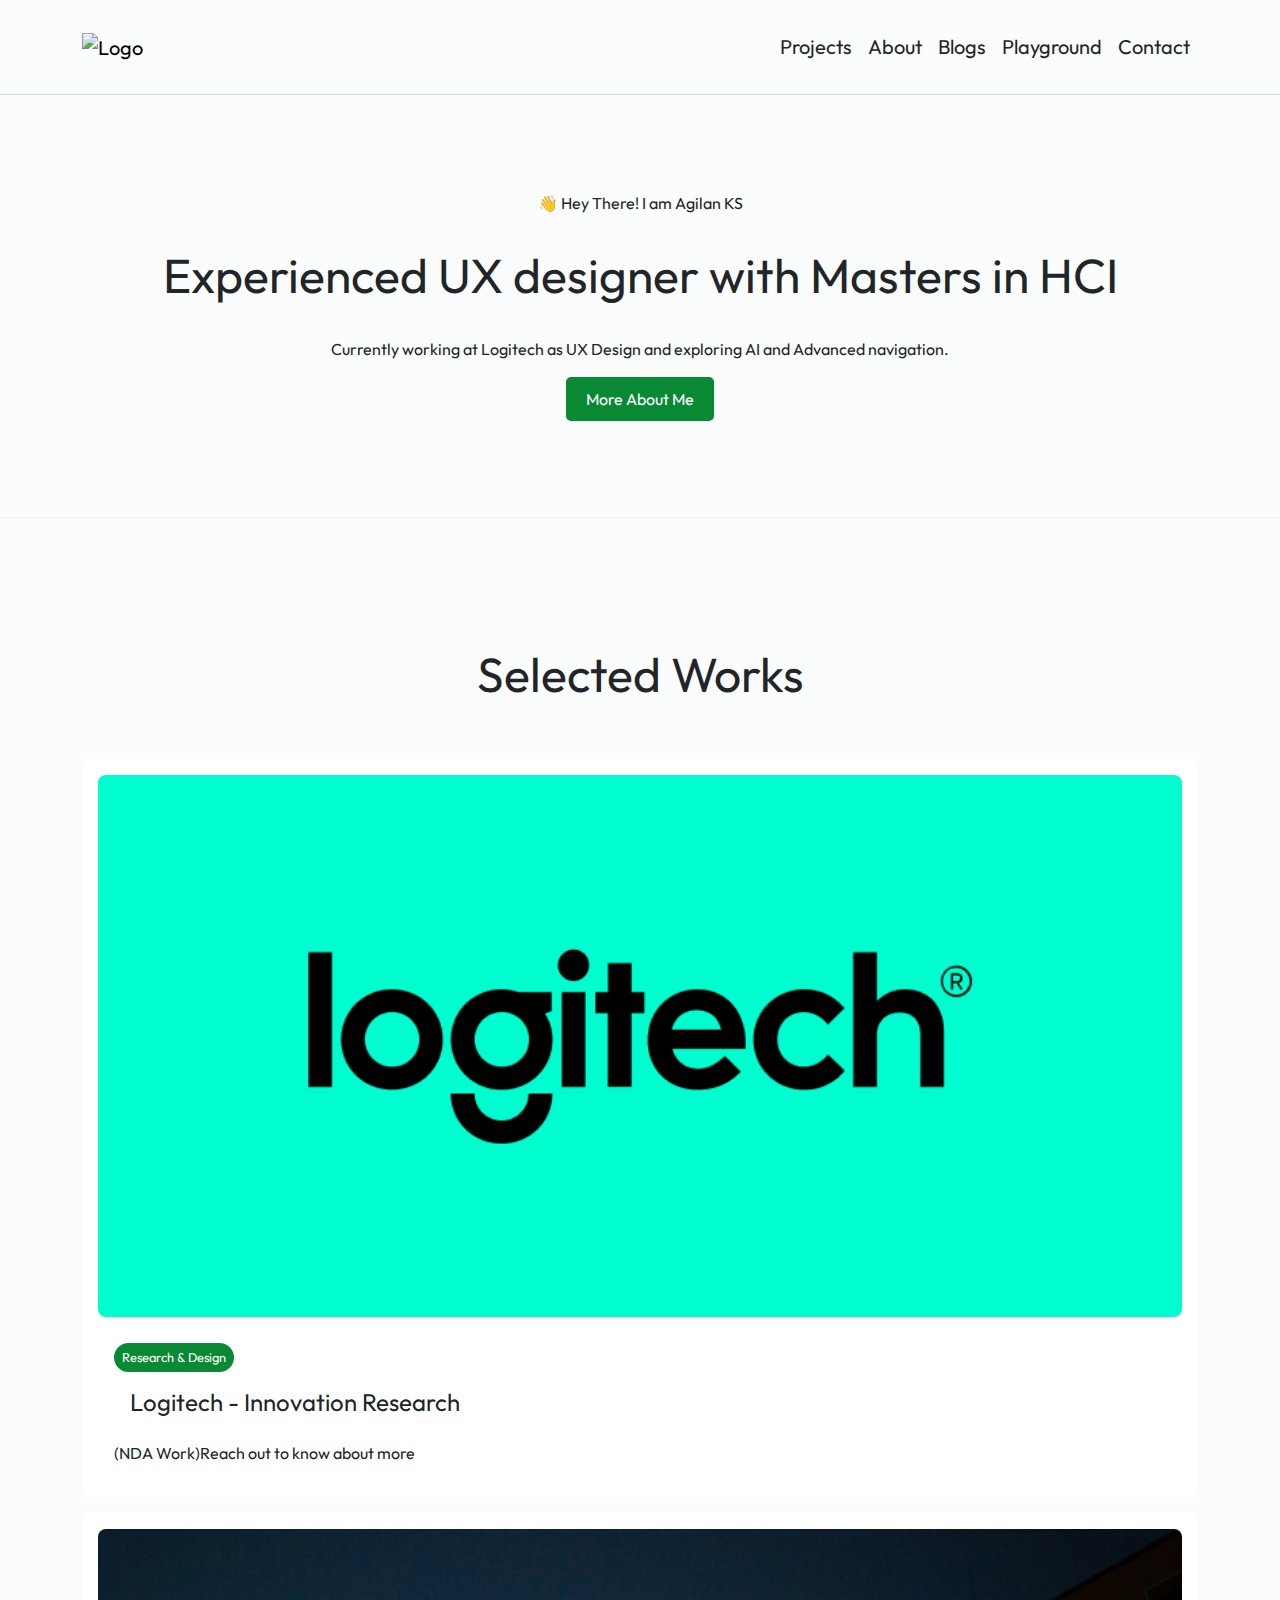
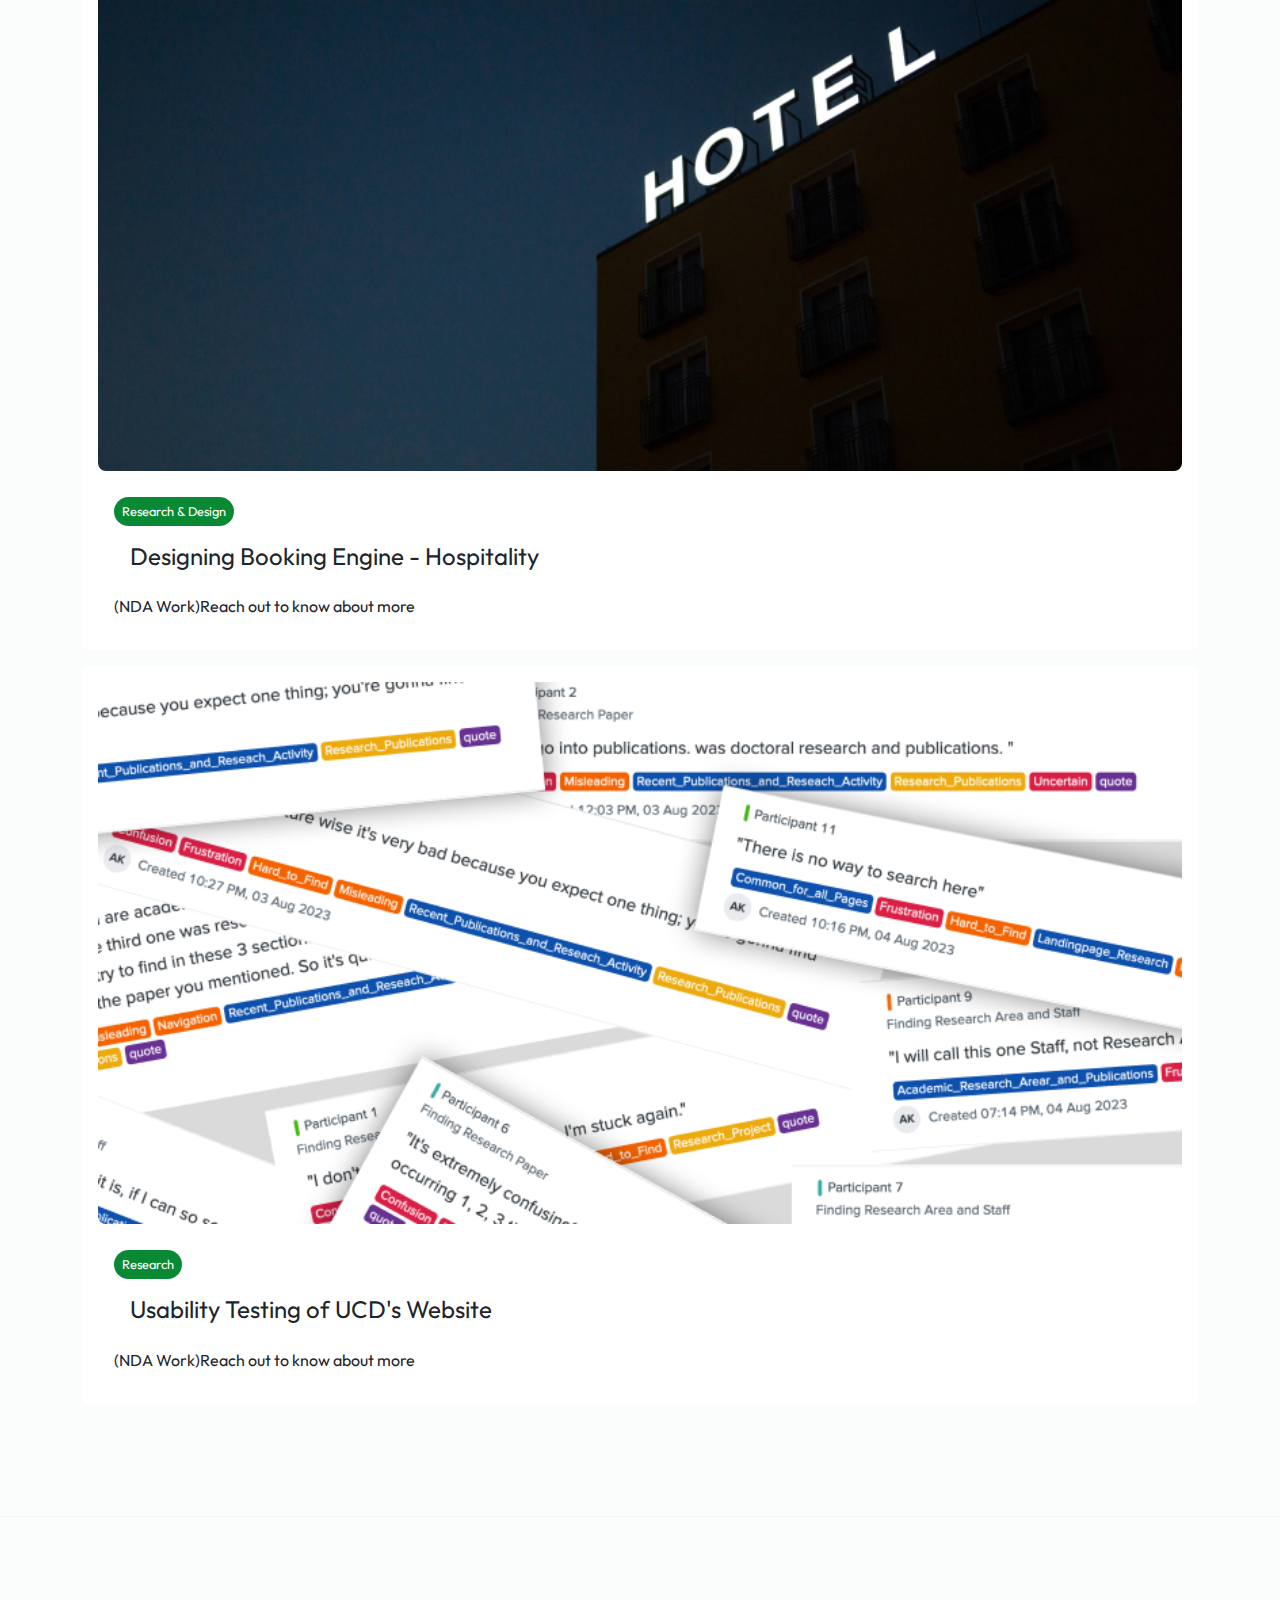
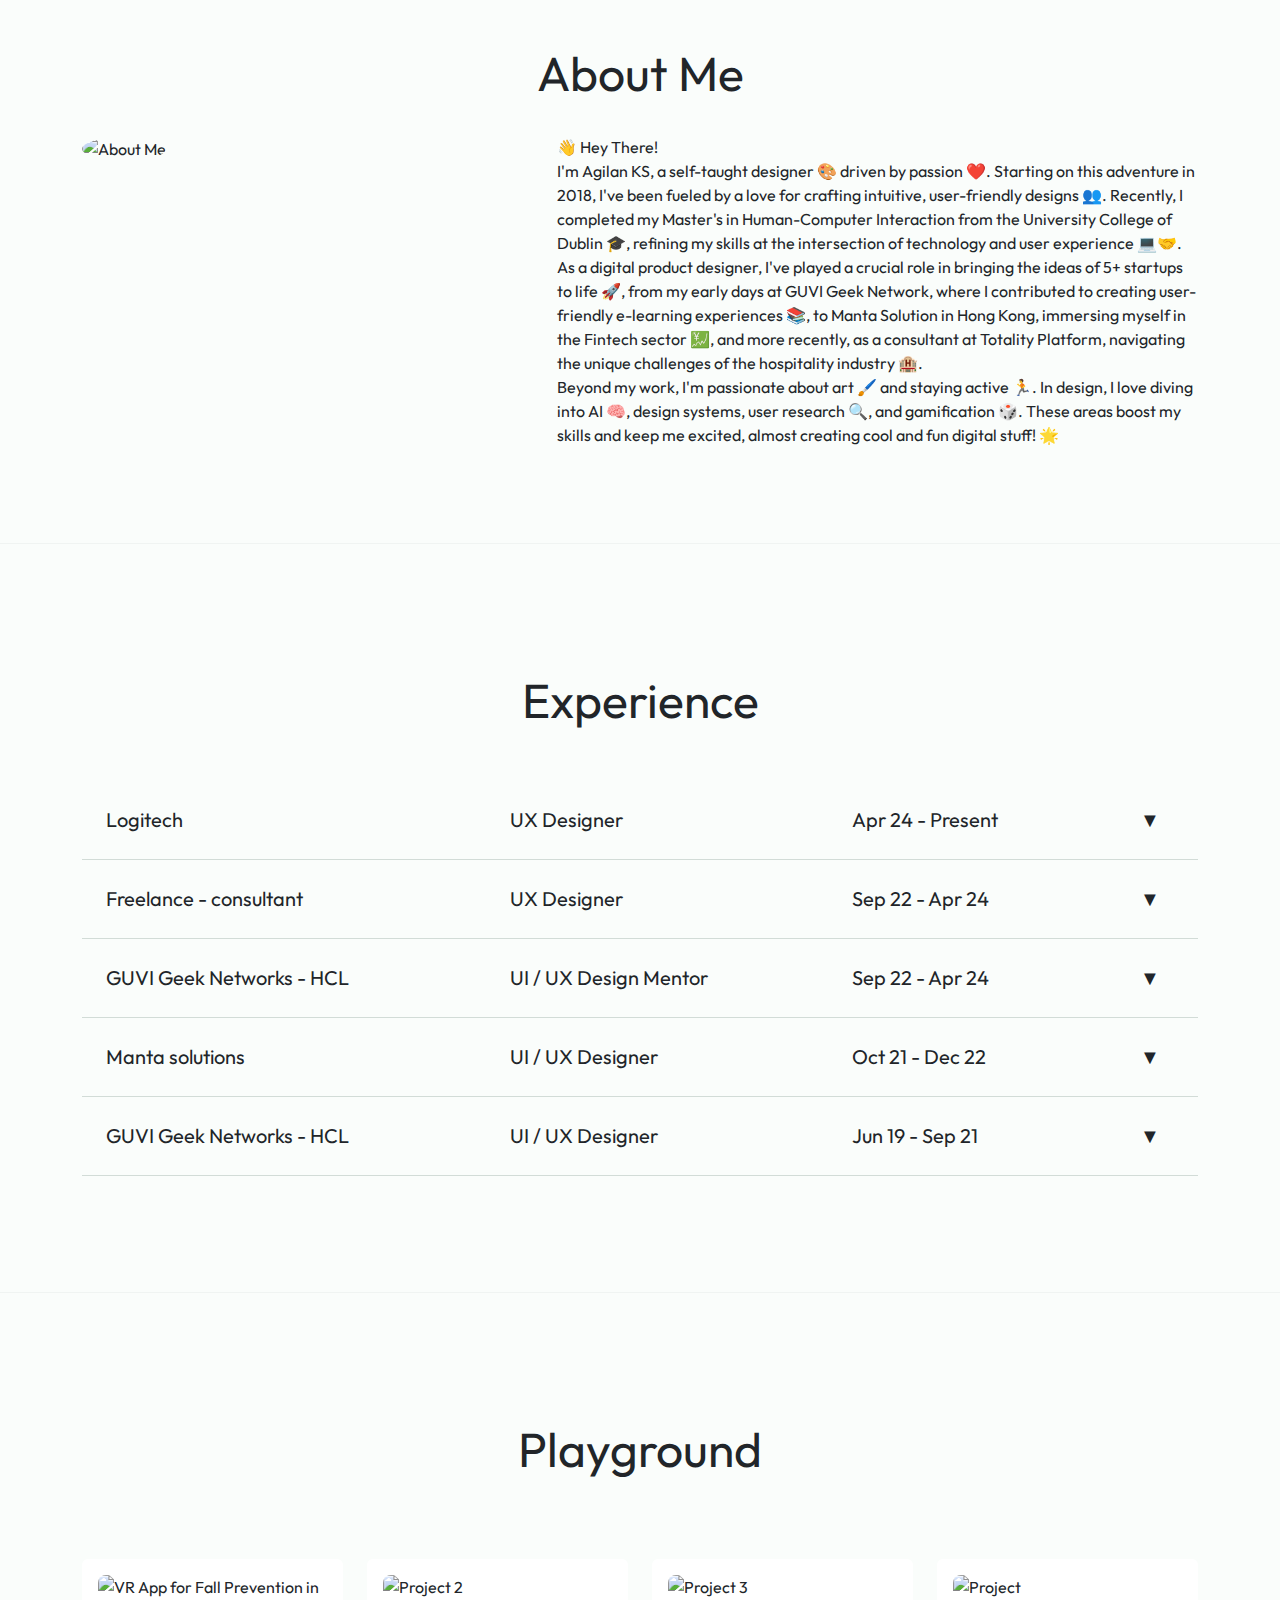
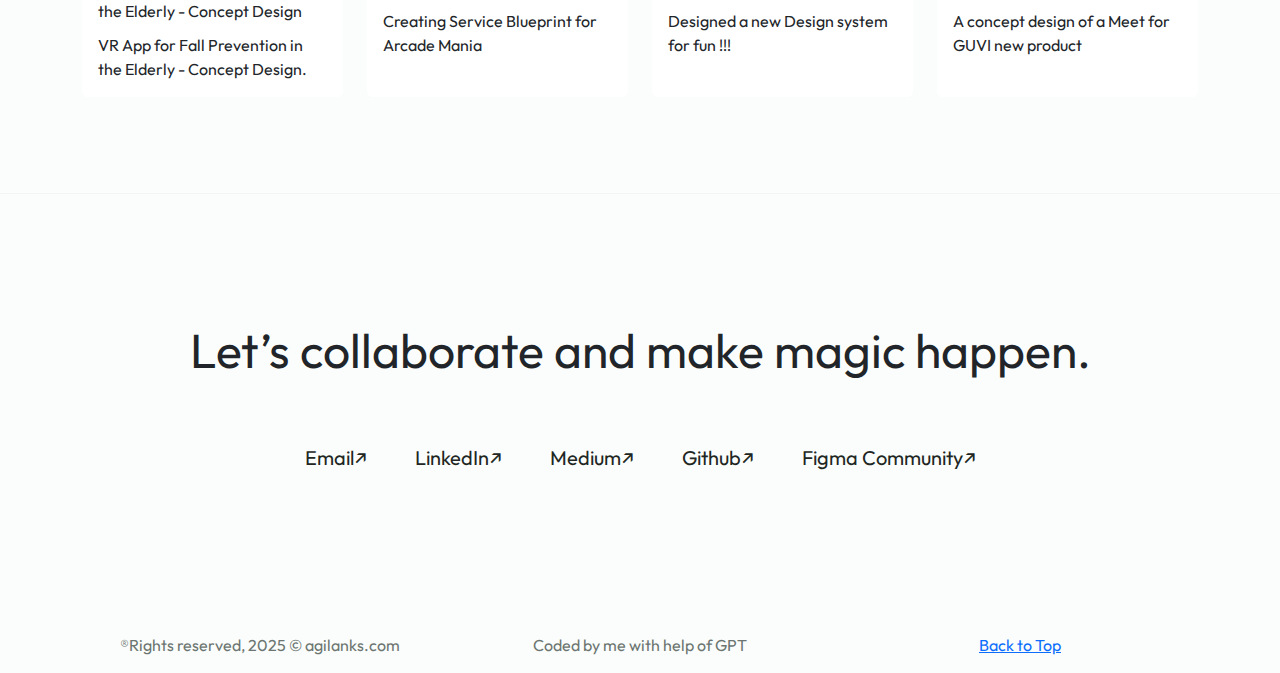
==== commit f0559c44: "Update index.html and styles.css for content and styling improvements" ====
--- a/index.html
+++ b/index.html
@@ -1,10 +1,11 @@
 <!DOCTYPE html>
-<html lang="""en"></html>
+<html lang="en"></html>
 
 <head>
-  <meta charset="""UTF-8">
+  <meta charset="UTF-8">
   <meta name="viewport" content="width=device-width, initial-scale=1.0">
-  <title>Agilan - Product Designer</title>
+  <meta name="description" content="an UX designer with 6 years of experience with M.Sc in HCI. Currently working at Logitech as UX Designer.">
+  <title>Agilan - UX Designer</title>
   <!-- Bootstrap CSS -->
   <link href="https://cdn.jsdelivr.net/npm/bootstrap@5.3.3/dist/css/bootstrap.min.css" rel="stylesheet">
   <link rel="preconnect" href="https://fonts.googleapis.com">
@@ -42,19 +43,23 @@
   <!-- Home Section -->
   <section id="home" class="text-center py-md-5 m-md-5">
     <div class="container">
-      <p>👋 Hey There! I am Agilan KS</p>
-      <h2>A multi-disciplinary designer with 5 years of experience.
-        Currently working at Logitech as UX Design - PWS Innovation.</h2>
+      <p1>👋 Hey There! I am Agilan KS</p1>
+      <h1>Experienced UX designer with Masters in HCI</h1>
+      <p1>Currently working at Logitech as UX Design and exploring AI and Advanced navigation.</p1>
+    </div>
+    <div class="container">
       <a href="#about" class="btn btn-primary mt-3">More About Me</a>
     </div>
   </section>
 
-  <hr class="custom-ruler">
+
+  <hr class="custom-ruler">
+
 
   <!-- Projects Section -->
   <section id="projects" class="py-md-5 m-md-5">
     <div class="container">
-      <h2 class="text-center">Projects</h2>
+      <h1 class="text-center">Selected Works</h1>
       <div class="row mt-4">
         <!-- Project Cards -->
         <div class="col-12">
@@ -102,19 +107,20 @@
   <!-- About Section -->
   <section id="about" class="py-md-5 m-md-5">
     <div class="container">
-      <div class="row align-items-center">
-        <h2 class="text-center">About Me</h2>
-        <div class="col-md-6 text-center">
+      <div class="row row-align-center">
+        <h1 class="text-center">About Me</h1>
+        <div class="col-md-5">
           <img src="/images/about-me.jpg" alt="About Me" class="img-fluid rounded-circle" style="max-width: 80%;">
         </div>
-        <div class="col-md-6">
-          <p>👋 Hey There!</p>
-          <p>
-            I'm Agilan KS, a self-taught designer 🎨 driven by passion ❤️. Starting on this adventure in 2018, I've been fueled by a love for crafting intuitive, user-friendly designs 👥. Recently, I completed my Master's in Human-Computer Interaction from the University College of Dublin 🎓, refining my skills at the intersection of technology and user experience 💻🤝. </p>
+        
+        <div class="col-md-7">
+          <p> 👋 Hey There!</p>
+
+          <p>I'm Agilan KS, a self-taught designer 🎨 driven by passion ❤️. Starting on this adventure in 2018, I've been fueled by a love for crafting intuitive, user-friendly designs 👥. Recently, I completed my Master's in Human-Computer Interaction from the University College of Dublin 🎓, refining my skills at the intersection of technology and user experience 💻🤝. </p>
             
-            <p>As a digital product designer, I've played a crucial role in bringing the ideas of 5+ startups to life 🚀, from my early days at GUVI Geek Network, where I contributed to creating user-friendly e-learning experiences 📚, to Manta Solution in Hong Kong, immersing myself in the Fintech sector 💹, and more recently, as a consultant at Totality Platform, navigating the unique challenges of the hospitality industry 🏨. </p>
+          <p>As a digital product designer, I've played a crucial role in bringing the ideas of 5+ startups to life 🚀, from my early days at GUVI Geek Network, where I contributed to creating user-friendly e-learning experiences 📚, to Manta Solution in Hong Kong, immersing myself in the Fintech sector 💹, and more recently, as a consultant at Totality Platform, navigating the unique challenges of the hospitality industry 🏨. </p>
             
-            <p>Beyond my work, I'm passionate about art 🖌️ and staying active 🏃. In design, I love diving into AI 🧠, design systems, user research 🔍, and gamification 🎲. These areas boost my skills and keep me excited, almost creating cool and fun digital stuff! 🌟</p>
+          <p>Beyond my work, I'm passionate about art 🖌️ and staying active 🏃. In design, I love diving into AI 🧠, design systems, user research 🔍, and gamification 🎲. These areas boost my skills and keep me excited, almost creating cool and fun digital stuff! 🌟</p>
         </div>
       </div>
     </div>
@@ -125,55 +131,62 @@
   <!-- Experience Section -->
   <section id="experience" class="py-md-5 m-md-5">
     <div class="container">
-    <h2 class="text-center">Experience</h2>
+    <h1 class="text-center">Experience</h1>
     <table class="table-accordion">
       
       <tbody>
         <tr class="main-row">
           <td>Logitech</td>
           <td>UX Designer</td>
-          <td>Apr 2024 - Present</td>
-          <td class="toggle-details"></td>
-        </tr>
-        <tr class="details-row">
-          <td colspan="5">
-            <p>At Logitech, I worked on AI-driven design workflows, focusing on advanced navigation and exploratory innovation for software-enabled hardware.</p>
-          </td>
-        </tr>
-
-        <tr class="main-row">
-          <td>Freelancer</td>
+          <td>Apr 24 - Present</td>
+          <td class="toggle-details"></td>
+        </tr>
+        <tr class="details-row">
+          <td colspan="5">
+            <p1>At Logitech, I worked on AI-driven design workflows, focusing on advanced navigation and exploratory innovation for software-enabled hardware.</p>
+          </td>
+        </tr>
+
+        <tr class="main-row">
+          <td>Freelance - consultant</td>
           <td>UX Designer</td>
           <td>Sep 22 - Apr 24</td>
           <td class="toggle-details"></td>
         </tr>
         <tr class="details-row">
           <td colspan="5">
-            <p>Collaborated with various startups such as HyreNet and DataNest for GUVI Geek Networks - HCL, building responsive and user-friendly digital solutions</p>
+            <li> GUVI Geek Networks - HCL  - <a href="https://www.guvi.in/" target="_blank"> Website</a></li>
+            <p1>Collaborated with various startups such as HyreNet and DataNest for GUVI Geek Networks - HCL, building responsive and user-friendly digital solutions</p>
+
+            <li> Totality Platform  - <a href="https://totalityplatform.com/" target="_blank"> Website</a></li>          
+            <p1>Collaborated with various startups such as HyreNet and DataNest for GUVI Geek Networks - HCL, building responsive and user-friendly digital solutions</p>
+
+            <li> SusanooX </li>
+            <p1>Collaborated with various startups such as HyreNet and DataNest for GUVI Geek Networks - HCL, building responsive and user-friendly digital solutions</p>
           </td>
         </tr>
 
         <tr class="main-row">
           <td>GUVI Geek Networks - HCL</td>
-          <td>Design Mentor</td>
-          <td>Sep 2022 - Apr 24</td>
-          <td class="toggle-details"></td>
-        </tr>
-        <tr class="details-row">
-          <td colspan="5">
-            <p>Provided mentorship on UX design principles, guiding students in doing user research, and usability testing</p>
+          <td>UI / UX Design Mentor</td>
+          <td>Sep 22 - Apr 24</td>
+          <td class="toggle-details"></td>
+        </tr>
+        <tr class="details-row">
+          <td colspan="5">
+            <p1>Provided mentorship on UX design principles, guiding students in doing user research, and usability testing</p>
           </td>
         </tr>
   
         <tr class="main-row">
           <td>Manta solutions</td>
           <td>UI / UX Designer</td>
-          <td>Oct 2021 - Dec 2022</td>
-          <td class="toggle-details"></td>
-        </tr>
-        <tr class="details-row">
-          <td colspan="5">
-            <p>User Experience and User Interface for B2C fintech application, designed Android and iOS.</p>
+          <td>Oct 21 - Dec 22</td>
+          <td class="toggle-details"></td>
+        </tr>
+        <tr class="details-row">
+          <td colspan="5">
+            <p1>User Experience and User Interface for B2C fintech application, designed Android and iOS.</p>
           </td>
         </tr>
 
@@ -185,14 +198,22 @@
         </tr>
         <tr class="details-row">
           <td colspan="5">
-            <p>User Experience and Visual designer for Indian's first vernacular elearning platform</p>
+            <p1>User Experience and Visual designer for Indian's first vernacular elearning platform</p>
           </td>
         </tr>
 
 
       </tbody>
     </table>
-  </section>
+
+   <!-- <div class="container text-center">
+      <p2>Open to work freelance! Download my resume from the below button</p2>
+    </div>
+    <div class="container text-center">
+      <a href="" class="btn btn-primary mt-3">Resume</a>
+    </div>-->
+
+  </section> 
   
 
 
@@ -201,15 +222,13 @@
   <!-- Playground Section -->
   <section id="Playground" class="py-md-5 m-md-5">
   <div class="container">
-    <h2 class="text-center mb-5">Playground</h2>
+    <h1 class="text-center mb-5"> Playground </h1> 
     <div class="row g-4">
       <div class="col-md-6 col-lg-3">
         <a href="https://medium.com/design-bootcamp/vr-app-for-fall-prevention-in-the-elderly-concept-design-148f61bce4a0" class="card-link" target="_blank">
           <div class="card project-card h-100">
             <img src="Images/VR.png" class="card-img-top" alt="VR App for Fall Prevention in the Elderly - Concept Design">
-            <div class="card-body">
-              <h5 class="card-title">VR App for Fall Prevention in the Elderly - Concept Design.</h5>
-            </div>
+            <p1>VR App for Fall Prevention in the Elderly - Concept Design.</p1>
           </div>
         </a>
       </div>
@@ -217,9 +236,7 @@
         <a href="https://agilanks.medium.com/service-blue-print-for-arcade-mania-4f913317843d" class="card-link" target="_blank">
           <div class="card project-card h-100">
             <img src="Images/Servicedesign.png" class="card-img-top" alt="Project 2">
-            <div class="card-body">
-              <h5 class="card-title">Creating Service Blueprint for Arcade Mania</h5>
-            </div>
+            <p1> Creating Service Blueprint for Arcade Mania</p1>
           </div>
         </a>
       </div>
@@ -227,9 +244,7 @@
         <a href="https://www.figma.com/community/file/1141776585247560455/Strange-Design-System---Mobile-UI-Kit" class="card-link" target="_blank">
           <div class="card project-card h-100">
             <img src="Images/Designsystem.png" class="card-img-top" alt="Project 3">
-            <div class="card-body">
-              <h5 class="card-title">Designed a new Design system for fun !!!</h5>
-            </div>
+            <p1>Designed a new Design system for fun !!!</p1>
           </div>
         </a>
       </div>
@@ -237,9 +252,7 @@
         <a href="https://www.behance.net/gallery/124252577/Zenmeet" class="card-link" target="_blank">
           <div class="card project-card h-100">
             <img src="Images/UI.png" class="card-img-top" alt="Project ">
-            <div class="card-body">
-              <h5 class="card-title">A concept design of a Meet for GUVI new product</h5>
-            </div>
+            <p1>A concept design of a Meet for GUVI new product</p1>
           </div>
         </a>
       </div>
@@ -249,14 +262,7 @@
 
   <hr class="custom-ruler">
 
-  <!-- <section id="banner" class="py-5">
-    <div class="scroll-left">
-      <h3>
-        *Ready to Connect! Lets Talk!  *Ready to Connect! Lets Talk!  *Ready to Connect! Lets Talk!  *Ready to Connect! Lets Talk!  *Ready to Connect! Lets Talk!  *Ready to Connect! Lets Talk!  *Ready to Connect! Lets Talk! 
-      </h3>
-    </div>
-  </div>
-</section> -->
+ 
 
 
  <!-- Contact -->
@@ -264,33 +270,31 @@
 
  <section id="contact"  class="py-md-5 m-md-5">
   <div class="container">
-  <p>Contact Me</p>
-  <h2>Let’s collaborate and make magic happen.
-  </h2>
+  <h1>Let’s collaborate and make magic happen.</h2>
   <ul class="contact-list">
     <li>
       <a href="mailto:agilansenthilkumar@gmail.com" target="_blank">
-        Email <span class="external-link-icon">↗</span>
+        Email↗
       </a>
     </li>
     <li>
       <a href="https://www.linkedin.com/in/agilan-ks/" target="_blank">
-        LinkedIn <span class="external-link-icon">↗</span>
+        LinkedIn↗
       </a>
     </li>
     <li>
       <a href="https://agilanks.medium.com/" target="_blank">
-        Medium <span class="external-link-icon">↗</span>
+        Medium↗
       </a>
     </li>
     <li>
       <a href="https://github.com/agilanks09" target="_blank">
-        Github <span class="external-link-icon">↗</span>
+        Github↗
       </a>
     </li>
     <li>
       <a href="https://www.figma.com/@agilanks" target="_blank">
-        Figma Community <span class="external-link-icon">↗</span>
+        Figma Community↗</span>
       </a>
     </li>
   </ul>
@@ -300,7 +304,20 @@
 
   <!-- Footer -->
   <footer class="text-center py-3">
-    <p> ®Rights reserved, 2025 © agilanks.com</p>
+    <div class="container">
+      <div class="row row-align-center">
+        <div class="col-md-4">
+          <p class="caption"> ®Rights reserved, 2025 © agilanks.com</p>
+        </div>
+        <div class="col-md-4">
+          <p class="caption"> Coded by me with help of GPT</p>
+        </div>
+        <div class="col-md-4">
+          <p class="caption"><a href="#home">Back to Top</a></p>
+        </div>
+    
+      </div>
+    </div>
   </footer>
 
   <script src="https://cdn.jsdelivr.net/npm/bootstrap@5.3.3/dist/js/bootstrap.bundle.min.js"></script>
--- a/styles.css
+++ b/styles.css
@@ -2,16 +2,12 @@
     --font-family: 'Outfit', sans-serif; /* Define a custom property for the font family */
     --font-weight-bold: bold; /* Define a custom property for bold font weight */
     --font-weight-regular: normal; /* Define a custom property for regular font weight */
-    --font-size-base: 16px; /* Define a custom property for base font size */
-    --font-size-large: 40px; /* Define a custom property for large font size */
-    --font-size-medium: 20px; /* Define a custom property for medium font size */
-    --font-size-small: 14px; /* Define a custom property for small font size */
-
     --padding-section: 2rem 0; /* Define a custom property for section padding */
 
     /*Colors*/ 
     --secondary-text: #6C7571; 
-    --Primary-text: #212623; 
+    --Primary-text: #212623;
+    --ontext:#ffffff;
     --border: #D2DCD7; 
     --primary: #0A8935; 
     --bg: #FAFDFB; 
@@ -49,7 +45,7 @@
 }
 
 .nav-link {
-    color: var(--secondary-text); 
+    color: var(--Primary-text); 
 }
 
 .nav-link:hover {
@@ -66,22 +62,60 @@
     background-color: var(--bg); /* Apply the custom background color */
 }
 
-h1, h2 {
-    font-weight: var(--font-weight-bold); /* Apply the custom bold font weight */
-    padding: 1rem; /* Add padding */
-    margin: 0; /* Remove default margin */
-    font-size: var(--font-size-large); /* Apply the custom large font size */
-}
-
-#home h1 {
-    font-size: 4rem;
-    line-height: 1rem;
-}
+/* Heading styles */
+h1 {
+  font-size: 3rem; /* Apply the custom extra large font size */
+  font-weight: var(--font-weight-normal); /* Apply the custom bold font weight */
+  padding: 2rem;
+  margin: 0; /* Remove default margin */
+}
+
+h2 {
+  font-size: 2rem; /* Apply the custom large font size */
+  font-weight: var(--font-weight-normal); /* Apply the custom bold font weight */
+  margin: 0; /* Remove default margin */
+  padding: 2rem;
+}
+
+h3 {
+  font-size: 1.5rem; /* Apply the custom medium font size */
+  font-weight: var(--font-weight-normal); /* Apply the custom bold font weight */
+  margin: 0; /* Remove default margin */
+  padding: 1rem ;
+}
+
+/* Paragraph styles */
+p {
+  font-size: 1rem; /* Apply the custom large font size */
+  font-weight: var(--font-weight-normal); /* Apply the custom normal font weight */
+  margin: 0; /* Remove default margin */
+}
+
+
+.caption {
+  font-size: 1rem; /* Set font size */
+  font-weight: var(--font-weight-normal); /* Set font weight */
+  color: var(--secondary-text); /* Set text color */
+
+}
+
+
+/* Style for list items */
+li {
+  font-size: 1.25rem; /* Apply the custom large font size */
+  font-weight: var(--font-weight-normal);
+}
+
+td {
+  font-size: 1.25rem; /* Set font size */
+  font-weight: var(--font-weight-normal); /* Set font weight */
+  padding: 24px; /* Add padding */
+}
+
 
 
 /* Projects Section Styles */
 #projects-section {
-    background-color: #000; /* Dark background for the section */
     padding: 2rem 0;
   }
   
@@ -107,9 +141,7 @@
   .cta-button {
     background-color: #32ff7e; /* Green button background */
     color: #000; /* Black text */
-    font-size: 1rem; /* Font size */
-    font-weight: bold; /* Bold text */
-    padding: 0.8rem 1.5rem; /* Padding inside the button */
+    padding: 1rem 2rem; /* Padding inside the button */
     border: 2px solid #fff; /* Border around the button */
     border-radius: 10px; /* Slightly rounded corners */
     text-decoration: none; /* Remove underline */
@@ -122,22 +154,6 @@
     box-shadow: 0 4px 8px rgba(0, 0, 0, 0.2); /* Add shadow */
   }
   
-  /* Responsive Adjustments */
-  @media (max-width: 768px) {
-    .cta-box {
-      flex-direction: column; /* Stack elements vertically */
-      text-align: center; /* Center align the content */
-    }
-  
-    .cta-text {
-      margin-bottom: 1rem; /* Add spacing below the text */
-    }
-  
-    .cta-button {
-      width: 100%; /* Make the button full-width */
-    }
-  }
-  
 
 
 /* Contact Section */
@@ -148,19 +164,14 @@
 
 .contact-list {
     list-style: none; /* Remove default list styling */
-    padding: 0; /* Remove default padding */
+    padding: 2rem; /* Remove default padding */
     display: flex; /* Display list items in a row */
     justify-content: center; /* Center the list items */
     gap: 48px; /* Add space between list items */
 }
 
-.contact-list li {
-    margin: 0; /* Remove default margin */
-}
-
 .contact-list a {
     text-decoration: none; /* Remove underline from links */
-    font-size: var(--font-size-base); /* Set font size */
     color: var(--Primary-text); /* Set text color */
     position: relative; /* Position relative to allow for positioning of child elements */
     display: inline-flex; /* Display as inline-flex to align items */
@@ -171,11 +182,7 @@
     color: var(--primary); /* Change color on hover to the custom primary color */
 }
 
-.external-link-icon {
-    font-size: var(--font-size-small); /* Set font size */
-    margin-left: 5px; /* Add left margin */
-    color: var(--Primary-text); /* Set text color */
-}
+
 
 /* Custom Ruler */
 .custom-ruler {
@@ -195,7 +202,7 @@
 }
 
 .table-accordion th, .table-accordion td {
-    padding: 10px; /* Add padding */
+    padding: 1.5rem; /* Add padding */
 }
 
 .main-row, .details-row {
@@ -210,11 +217,6 @@
 .details-row {
     display: none; /* Hide by default */
     background-color: var(--bg); /* Set background color */
-}
-
-.details-row td {
-    font-size: var(--font-size-base); /* Set font size */
-    padding: 24px; /* Add padding */
 }
 
 .toggle-details {
@@ -227,6 +229,10 @@
     background-color: var(--bg); /* Set background color on hover */
     border-bottom: 1px solid var(--primary);
     color: var(--primary); /* Change text color on hover */
+}
+
+.main-row.active {
+  color: var(--primary); /* Change text color when active */
 }
 
 .toggle-details::after {
@@ -241,6 +247,21 @@
 
 }
 
+
+
+
+
+
+#about{
+    padding:0;
+  
+}
+
+.p{
+  text-align: left; /* Align text to the left */
+}
+
+
 /* Playground Section */
 #playground {
     padding: 40px; /* Add padding */
@@ -248,12 +269,6 @@
     text-align: center; /* Center align text */
 }
 
-#playground h2 {
-    font-size: var(--font-size-large); /* Set font size */
-    margin-bottom: 20px; /* Add bottom margin */
-    color: var(--Primary-text); /* Set text color */
-}
-
 .gallery {
     display: flex; /* Display as flexbox */
     flex-wrap: wrap; /* Allow wrapping of items */
@@ -265,7 +280,7 @@
     width: auto; /* Set width */
     border: none; /* Remove border */
     border-radius: none; /* Remove border radius */
-    padding: 16px; /* Add padding */
+    padding: 1rem; /* Add padding */
     text-align: left; /* Align text to the left */
     box-sizing: border-box; /* Include padding and border in element's total width and height */
 }
@@ -276,23 +291,12 @@
     margin-bottom: 10px; /* Add bottom margin */
 }
 
-.card h3 {
-    font-size: var(--font-size-medium); /* Set font size */
-    color: var(--Primary-text); /* Set text color */
-    margin-bottom: 10px; /* Add bottom margin */
-}
-
-.card p {
-    font-size: var(--font-size-base); /* Set font size */
-    color: var(--Primary-text); /* Set text color */
-}
-
 .card-link {
     text-decoration: none;
   }
 
   .card-link:hover .project-card {
-    transform: scale(1.05);
+    transform: scale(1);
     transition: transform 0.3s ease;
   }
 
@@ -383,35 +387,38 @@
   }
   
 
-#banner{
-    width: 100%; /* Full width of the viewport */
-    overflow: hidden; /* Hide overflow content */
-    background-color: var(--primary); /* Background color for the section */
-    padding: 2rem 0; /* Add some padding */
-    align-items: center; /* Center items vertically */
-}
-  
-  /* Scroll Animation Container */
-.scroll-left {
-    width: 100%; /* Full width of the viewport */
-    overflow: hidden; /* Hide content outside the container */
-    position: relative; /* Positioning for child elements */
-    background: var(--primary); /* Background color */
-    color: var(--bg); /* Text color */
-    height: 50px; /* Set height */
-    line-height: 50px; /* Vertically center the text */
-    align-items: center; /* Center items vertically */
-  }
-  
-  /* Scrolling Text */
-  .scroll-left h3 {
-    position: absolute; /* Positioned relative to the container */
-    white-space: nowrap; /* Prevent text from wrapping */
-    margin: 0; /* Remove default margin */
-    transform: translateX(100%); /* Start from the right outside the container */
-    animation: scroll-left 15s linear infinite; /* Apply infinite scroll animation */
-  }
-  
+
+  .marquee-container {
+    left: 0;
+    bottom: 0;
+    width: 100%;
+    background-color: var(--primary);
+    color: var(--bg);
+    overflow: hidden;
+    padding: 15px 0;
+}
+.marquee-content {
+    display: inline-block;
+    white-space: nowrap;
+    animation: marquee 10s linear infinite;
+}
+.marquee-content:hover {
+    animation-play-state: paused;
+}
+@keyframes marquee {
+    0% { transform: translate(100%); }
+    100% { transform: translate(-100%, 0); }
+}
+
+
+
+
+
+
+
+
+
+
   /* Keyframes for scrolling animation */
   @keyframes scroll-left {
     0% {
@@ -433,8 +440,31 @@
 }
 
 
-/* Responsive Styles */
+
+
+
+
+
+
+
+
+
+
+/* Responsive Adjustments */
 @media (max-width: 768px) {
+  .cta-box {
+    flex-direction: column; /* Stack elements vertically */
+    text-align: center; /* Center align the content */
+  }
+
+  .cta-text {
+    margin-bottom: 1rem; /* Add spacing below the text */
+  }
+
+  .cta-button {
+    width: 100%; /* Make the button full-width */
+  }
+
     .card {
         flex: 1 1 calc(50% - 20px); /* Set flex properties for 2 cards per row */
     }
@@ -443,11 +473,15 @@
         gap: 10px; /* Reduce space between items */
     }
 
-    h1, h2 {
+    h1{
         padding: 1rem; /* Reduce padding */
-        font-size: 1.5rem; /* Reduce font size */
-    }
-
+        font-size: 2rem; /* Reduce font size */
+    }
+
+    p{
+      padding: 1rem; /* Reduce padding */
+      font-size: 1rem; /* Reduce font size */
+  }
     section {
         padding: 1rem; /* Reduce padding */
     }
@@ -458,14 +492,16 @@
     }
 
     .contact-list a {
-        font-size: var(--font-size-small); /* Reduce font size */
-    }
-        #banner {
-          padding: 0.5rem 0;
-        }
-        .scroll-left p {
-          font-size: 0.9rem;
-        }
+        font-size: 1rem; /* Reduce font size */
+    }
+    .table-accordion th, .table-accordion td {
+      padding: 1rem; /* Reduce padding */
+      font-size: 1rem; /* Reduce font size */
+  }
+
+  .toggle-details::after {
+      font-size: 1rem; /* Reduce arrow size */
+  }
       }
 
 
@@ -475,17 +511,38 @@
 
 
 @media (max-width: 480px) {
+
+
+  section{
+    padding-top: 2rem; /* Reduce padding */
+    padding-bottom: 2rem; /* Reduce padding */
+
+  }
+
     .card {
         flex: 1 1 100%; /* Set flex properties for 1 card per row */
     }
 
-    h1, h2 {
-        font-size: 1.2rem; /* Reduce font size */
-    }
-
-    .contact-list a {
-        font-size: 14px; /* Reduce font size */
-    }
+    h1{
+        font-size: 2rem; /* Reduce font size */
+        padding-bottom: .5rem; /* Reduce padding */
+    }
+
+    p{
+      font-size: 1rem; /* Reduce font size */
+      padding: 1rem; /* Reduce padding */
+    }
+
+    .table-accordion th, .table-accordion td {
+      padding: 0.5rem; /* Further reduce padding */
+      font-size: 1rem; /* Further reduce font size */
+  }
+
+  .toggle-details::after {
+      font-size: 1rem; /* Further reduce arrow size */
+  }
+
+   
 
     footer {
         font-size: smaller; /* Reduce font size */
@@ -497,6 +554,3 @@
     }
 }
 
-footer {
-    color:var(--secondary-text); /* Set text color */
-}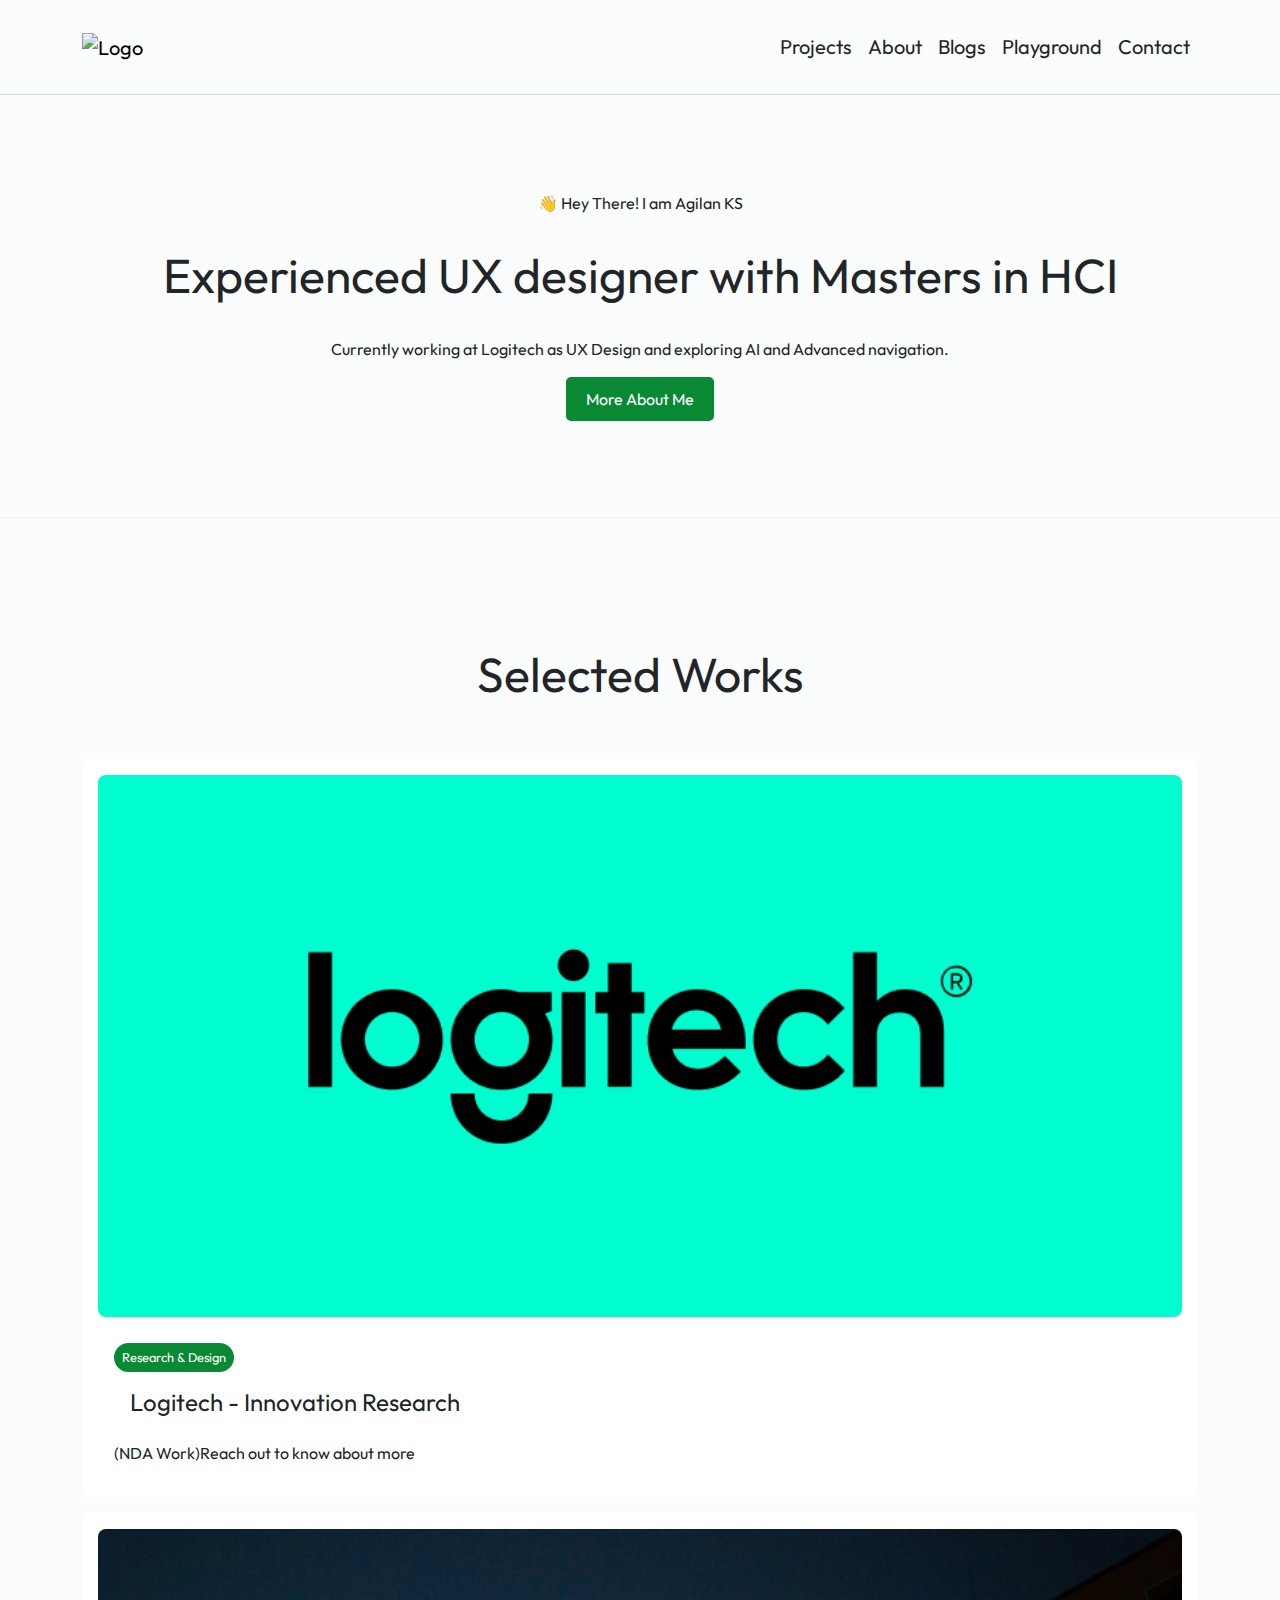
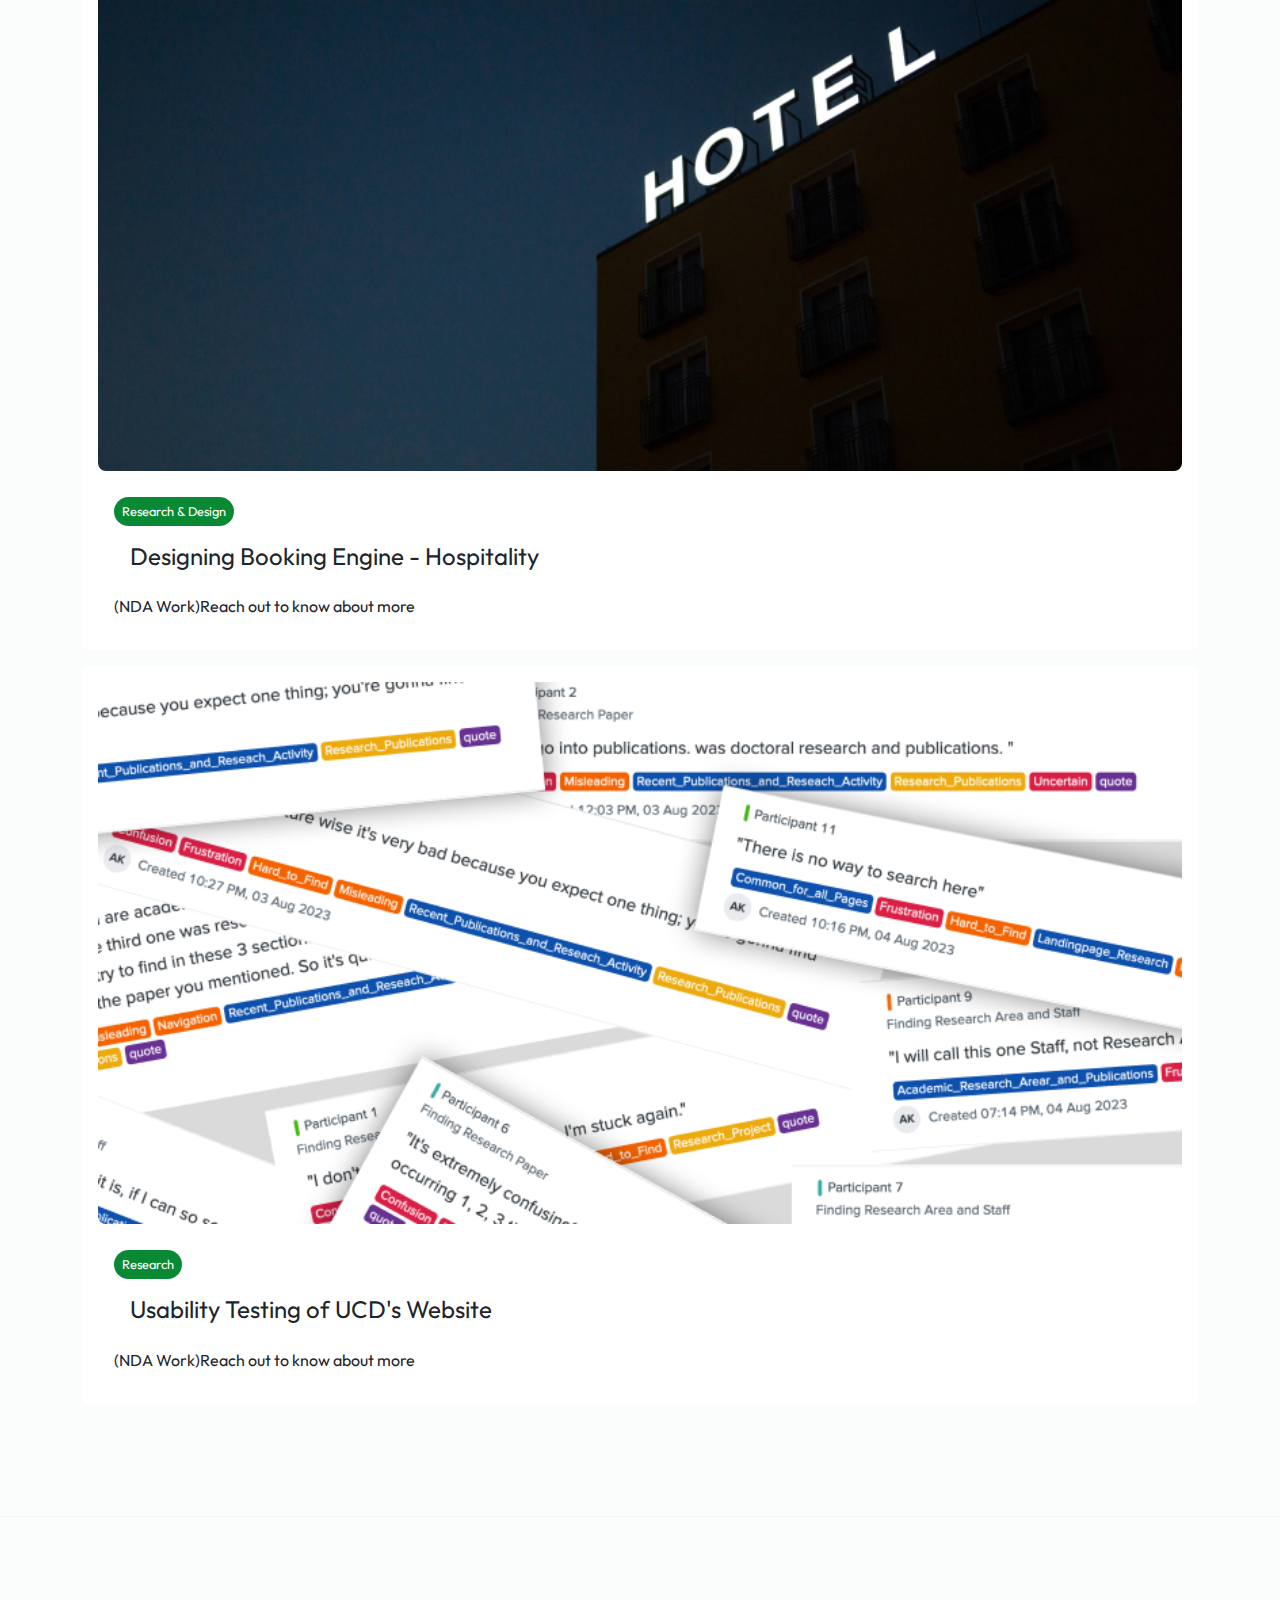
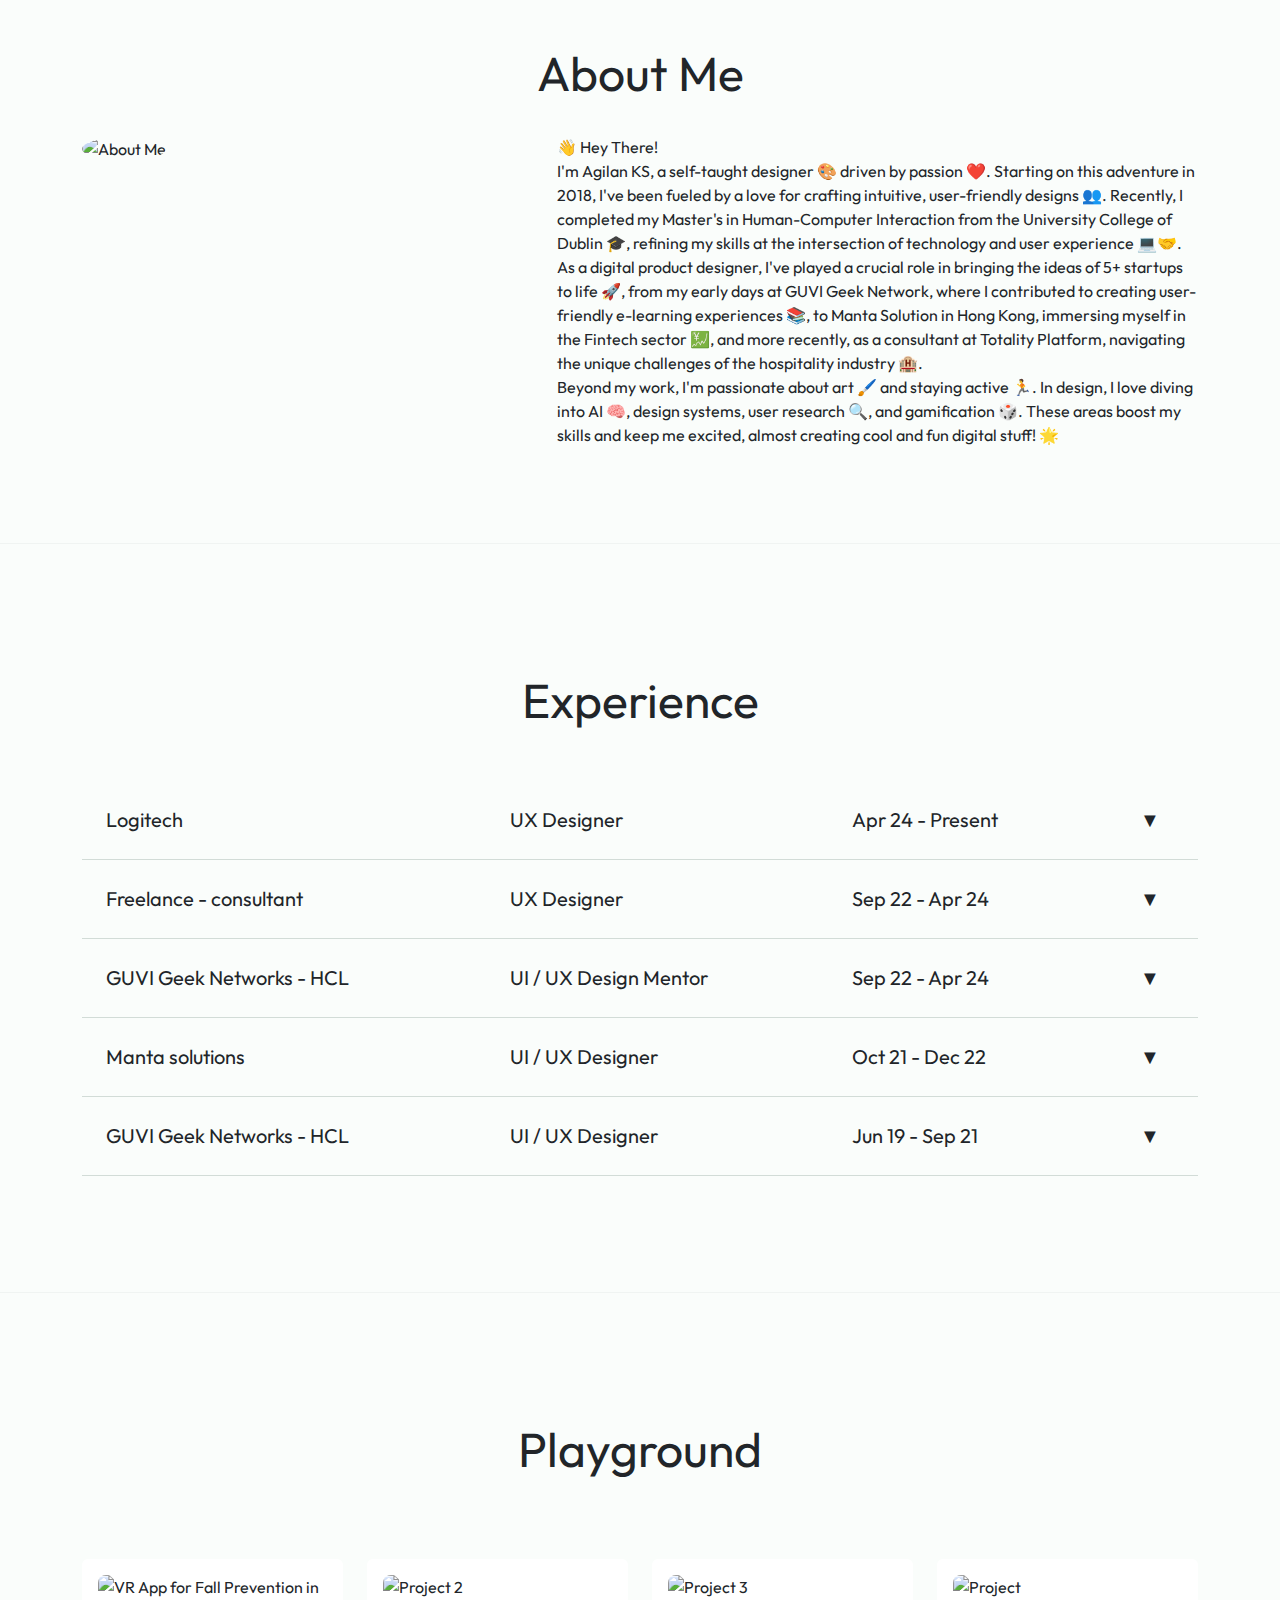
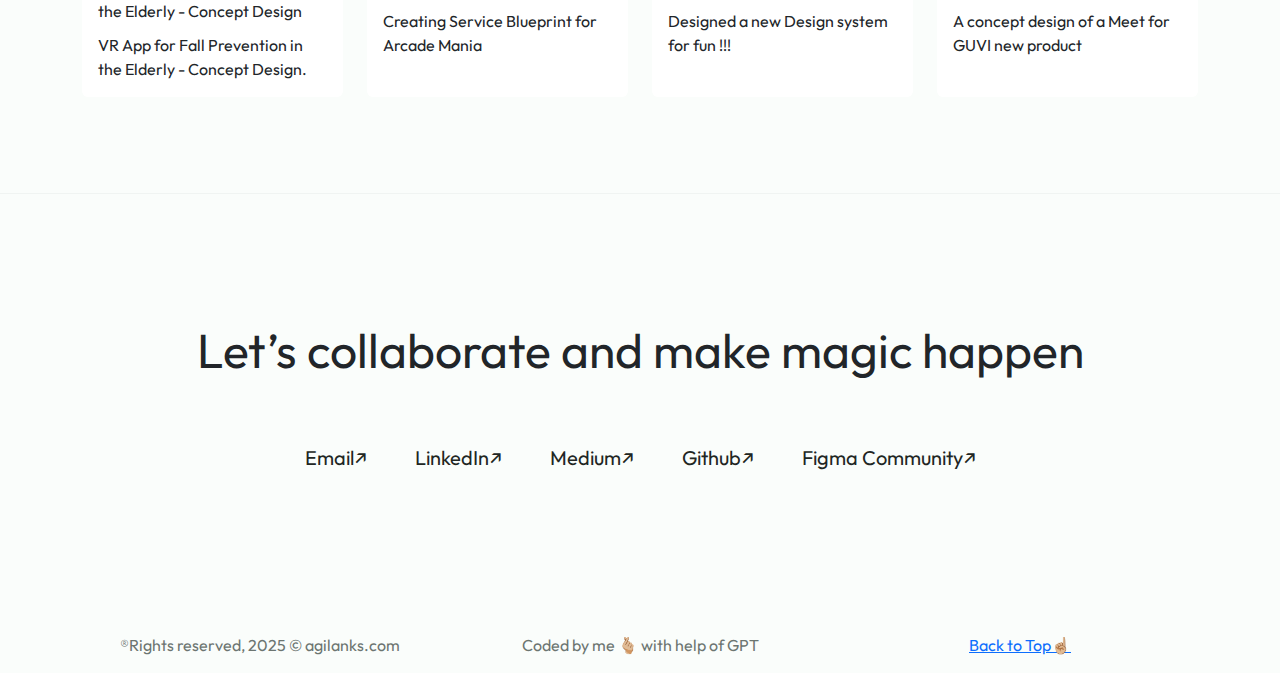
==== commit 992ec0e4: "Enhance captions in index.html with emojis for improved visual appeal# Please enter the commit messa" ====
--- a/index.html
+++ b/index.html
@@ -270,7 +270,7 @@
 
  <section id="contact"  class="py-md-5 m-md-5">
   <div class="container">
-  <h1>Let’s collaborate and make magic happen.</h2>
+  <h1>Let’s collaborate and make magic happen</h2>
   <ul class="contact-list">
     <li>
       <a href="mailto:agilansenthilkumar@gmail.com" target="_blank">
@@ -310,10 +310,10 @@
           <p class="caption"> ®Rights reserved, 2025 © agilanks.com</p>
         </div>
         <div class="col-md-4">
-          <p class="caption"> Coded by me with help of GPT</p>
+          <p class="caption"> Coded by me 🫰🏼 with help of GPT</p>
         </div>
         <div class="col-md-4">
-          <p class="caption"><a href="#home">Back to Top</a></p>
+          <p class="caption"><a href="#home">Back to Top☝🏼</a></p>
         </div>
     
       </div>
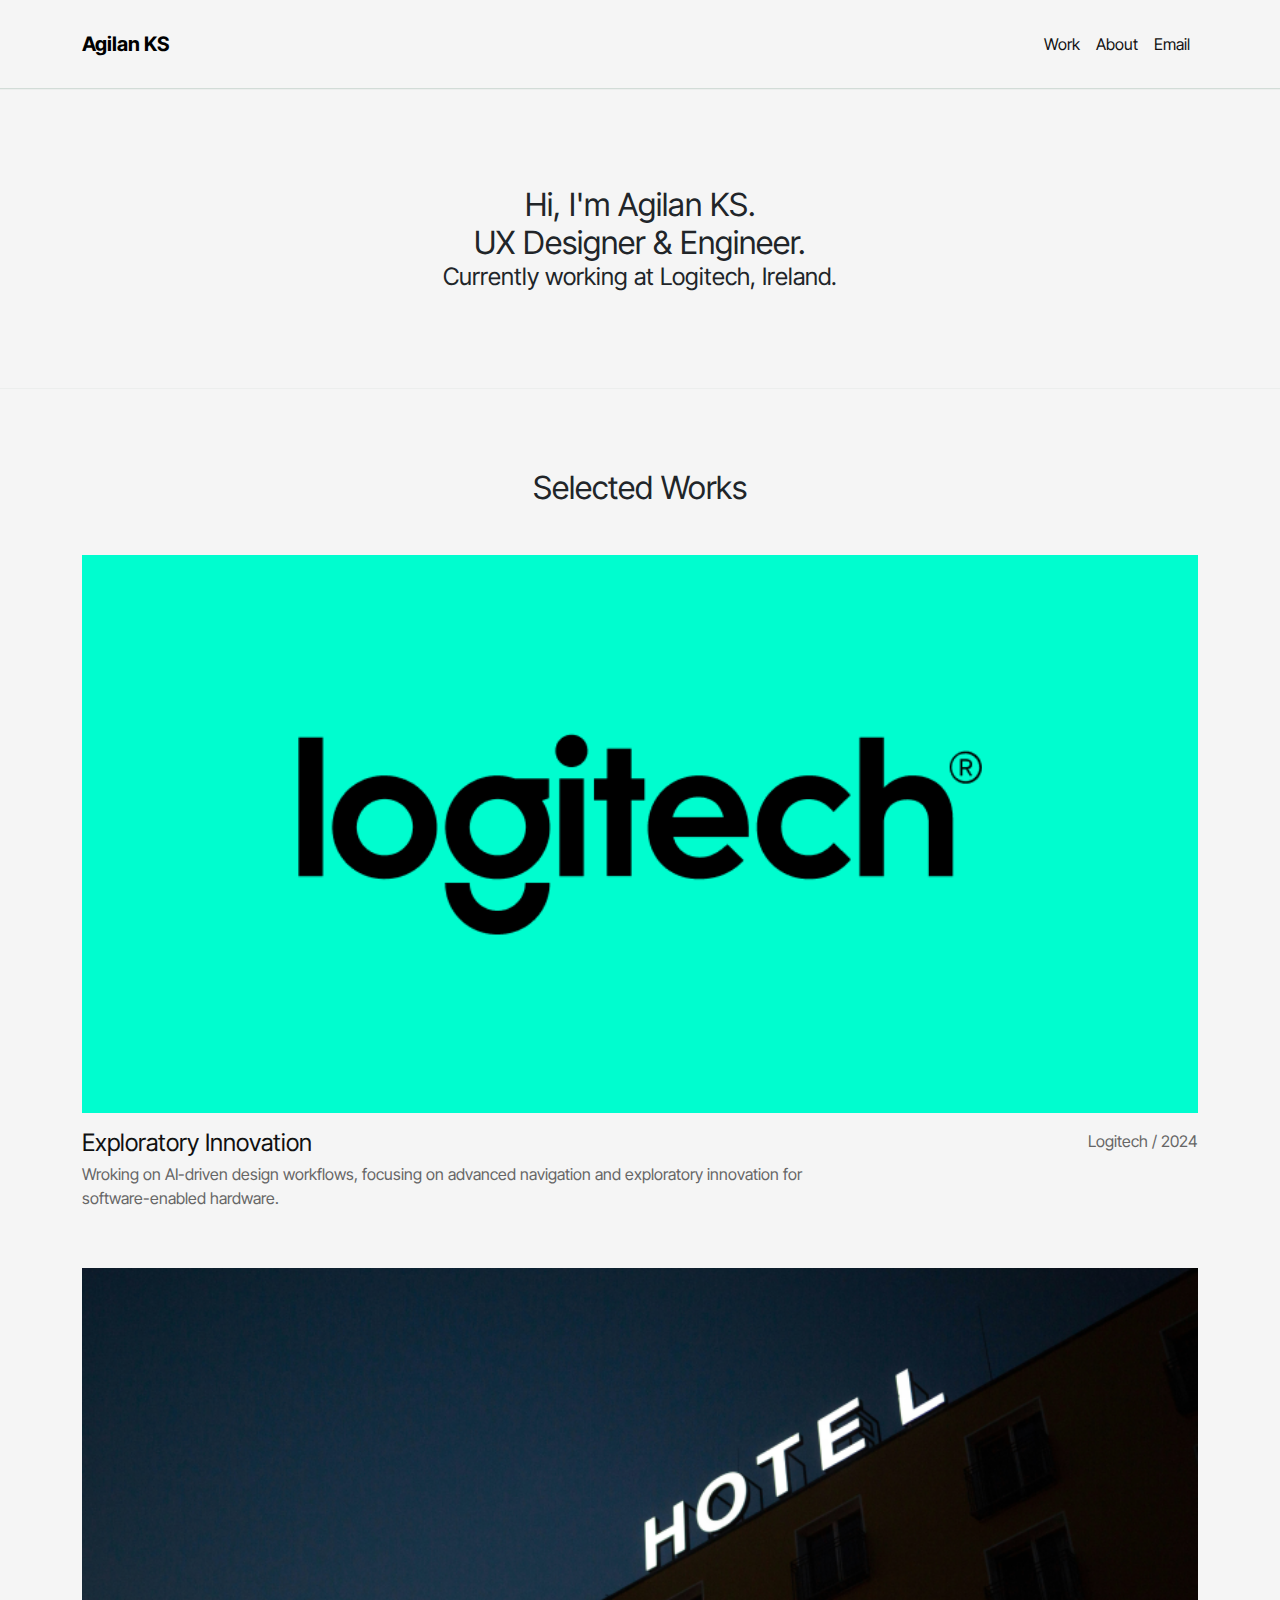
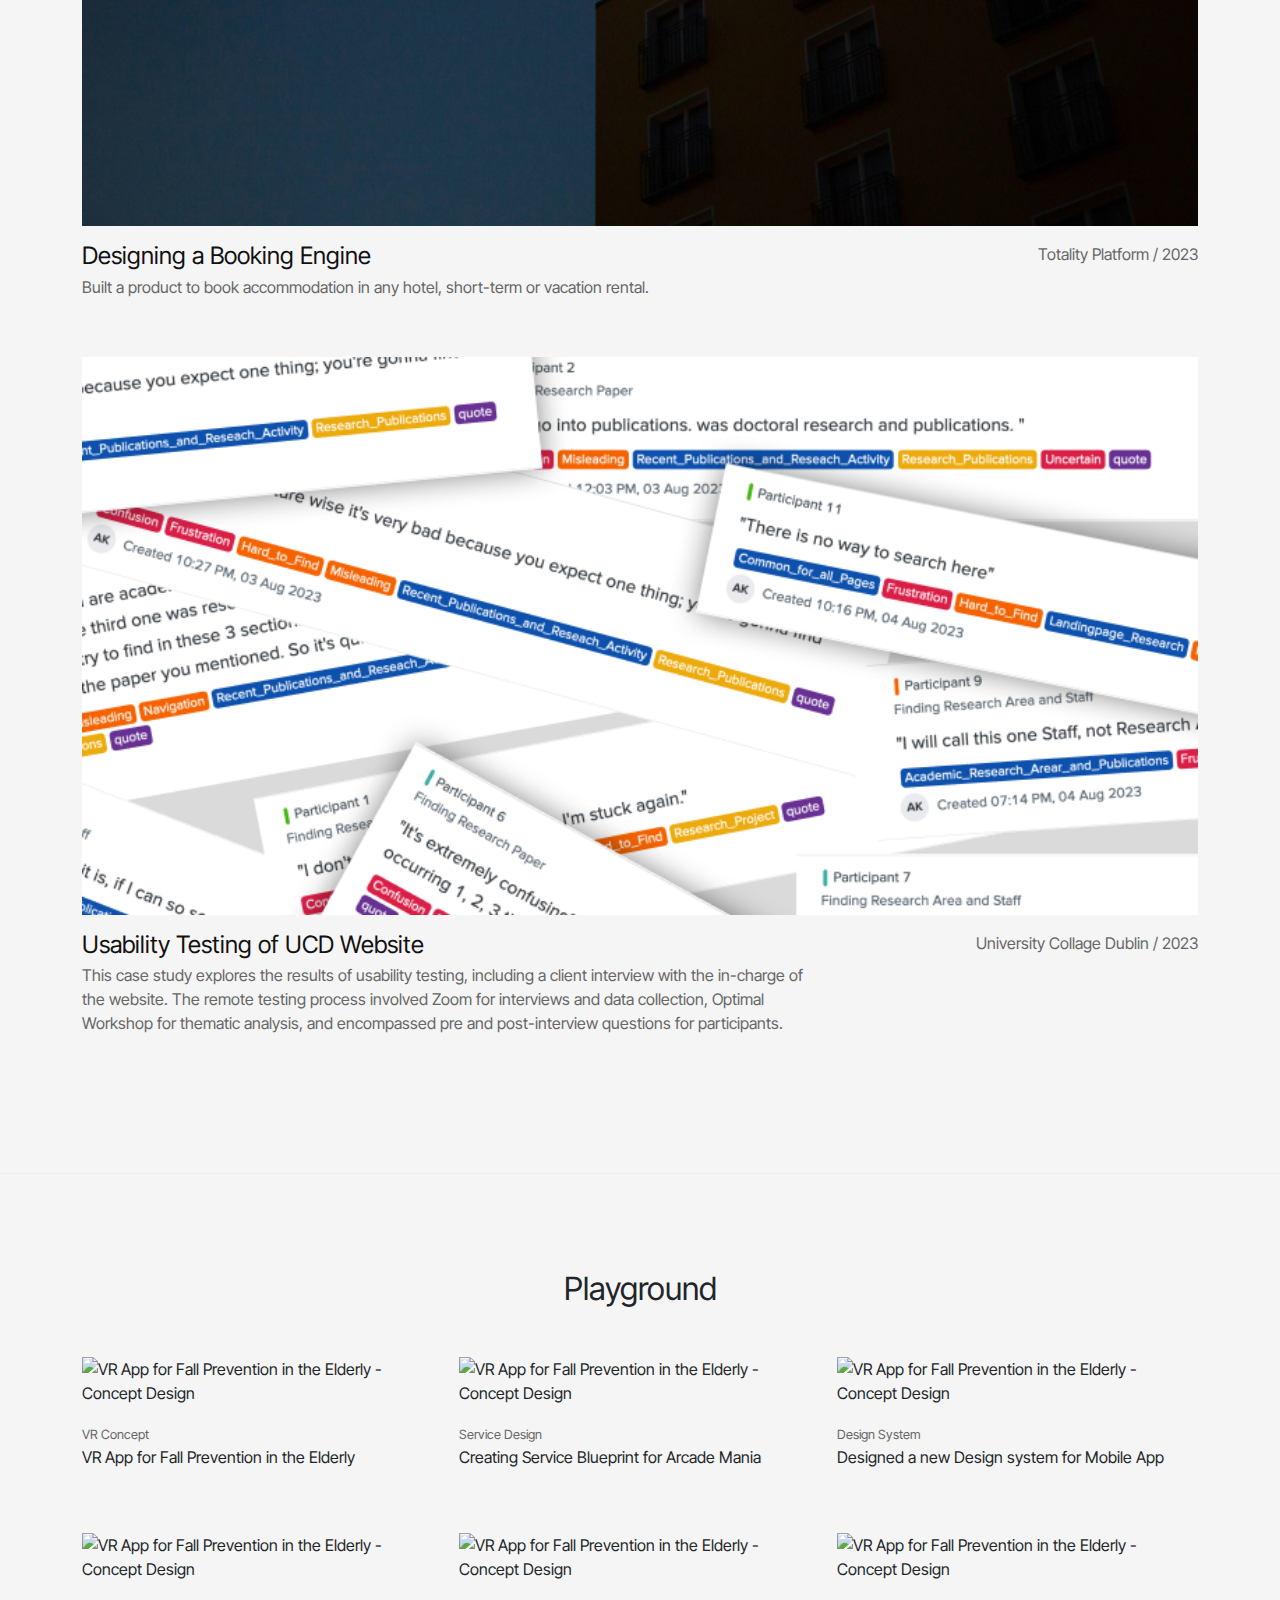
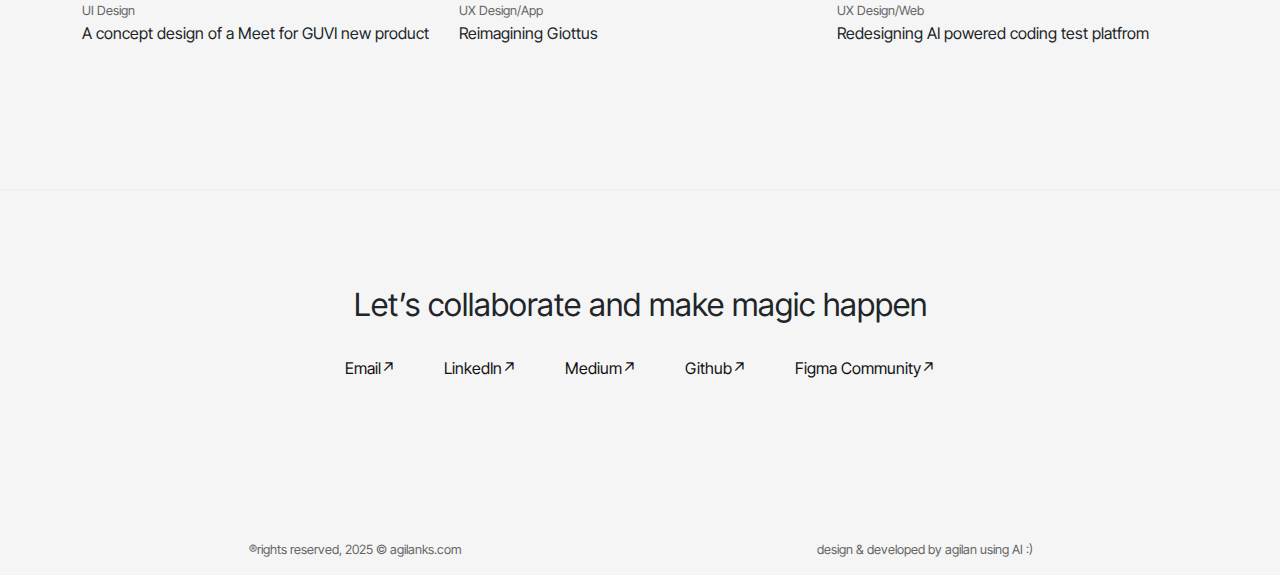
==== commit edae6b5d: "Add about.html with personal and professional details, including experience and contact information" ====
--- a/index.html
+++ b/index.html
@@ -5,12 +5,12 @@
   <meta charset="UTF-8">
   <meta name="viewport" content="width=device-width, initial-scale=1.0">
   <meta name="description" content="an UX designer with 6 years of experience with M.Sc in HCI. Currently working at Logitech as UX Designer.">
-  <title>Agilan - UX Designer</title>
+  <title>Agilan - UX Designer </title>
   <!-- Bootstrap CSS -->
   <link href="https://cdn.jsdelivr.net/npm/bootstrap@5.3.3/dist/css/bootstrap.min.css" rel="stylesheet">
   <link rel="preconnect" href="https://fonts.googleapis.com">
   <link rel="preconnect" href="https://fonts.gstatic.com" crossorigin>
-  <link href="https://fonts.googleapis.com/css2?family=Outfit:wght@100..900&family=Rethink+Sans:ital,wght@0,400..800;1,400..800&family=Sora:wght@100..800&display=swap" rel="stylesheet">
+  <link href="https://fonts.googleapis.com/css2?family=Inter+Tight:ital,wght@0,100..900;1,100..900&display=swap" rel="stylesheet">
   <link rel="stylesheet" href="styles.css">
   <link rel="icon" type="image/x-icon" href="Images/favicon.ico">
 </head>
@@ -18,204 +18,111 @@
 <body>
 
   <!-- Header -->
-  <header id="header" class="py-3">
-    <nav class="navbar navbar-expand-lg navbar-light">
-      <div class="container">
-        <a class="navbar-brand" href="#home">
-          <img src="Images/Logo.png" alt="Logo" style="height: 40px;">
-        </a>
-        <button class="navbar-toggler" type="button" data-bs-toggle="collapse" data-bs-target="#navbarNav">
-          <span class="navbar-toggler-icon"></span>
-        </button>
-        <div class="collapse navbar-collapse" id="navbarNav">
-          <ul class="navbar-nav ms-auto">
-            <li class="nav-item"><a class="nav-link" href="#projects">Projects</a></li>
-            <li class="nav-item"><a class="nav-link" href="#about">About</a></li>
-            <li class="nav-item"><a class="nav-link" href="https://medium.com/@agilanks">Blogs</a></li>
-            <li class="nav-item"><a class="nav-link" href="#Playground">Playground</a></li>
-            <li class="nav-item"><a class="nav-link" href="#contact">Contact</a></li>
-          </ul>
-        </section>
-      </div>
-    </nav>
-  </header>
+
+<header id="header" class="py-3">
+  <nav class="navbar navbar-expand-lg navbar-light">
+    <div class="container">
+      <a class="navbar-brand" href="#home">
+        <strong>Agilan KS</strong>
+      </a>
+      <button class="navbar-toggler" type="button" data-bs-toggle="collapse" data-bs-target="#navbarNav">
+        <span class="navbar-toggler-icon"></span>
+      </button>
+      <div class="collapse navbar-collapse" id="navbarNav">
+        <ul class="navbar-nav ms-auto">
+          <li class="nav-item"><a class="nav-link" href="#">Work</a></li>
+          <li class="nav-item"><a class="nav-link" href="about.html">About</a></li>
+          <li class="nav-item"><a class="nav-link" href="mailto:agilansenthilkumar@gmail.com">Email</a></li>
+        </ul>
+      </section>
+    </div>
+  </nav>
+</header>
+
+<hr class="custom-ruler">
+
+
 
   <!-- Home Section -->
   <section id="home" class="text-center py-md-5 m-md-5">
     <div class="container">
-      <p1>👋 Hey There! I am Agilan KS</p1>
-      <h1>Experienced UX designer with Masters in HCI</h1>
-      <p1>Currently working at Logitech as UX Design and exploring AI and Advanced navigation.</p1>
-    </div>
-    <div class="container">
-      <a href="#about" class="btn btn-primary mt-3">More About Me</a>
+      <h1>Hi, I'm Agilan KS.</h1>
+      <h1>UX Designer & Engineer.</h1>
+      <h2>Currently working at Logitech, Ireland.</h2>
     </div>
   </section>
 
 
   <hr class="custom-ruler">
 
-
-  <!-- Projects Section -->
-  <section id="projects" class="py-md-5 m-md-5">
-    <div class="container">
-      <h1 class="text-center">Selected Works</h1>
-      <div class="row mt-4">
-        <!-- Project Cards -->
-        <div class="col-12">
-          <a href="link-to-logitech-project" class="card-link">
-            <div class="card mb-3">
-              <img src="Images/Logitech.png" class="card-img-top" alt="Project Image">
-              <div class="card-body">
-                <span class="badge badge-custom">Research & Design</span>  
-                <h3 class="card-title">Logitech - Innovation Research </h3>
-                <p class="card-text">(NDA Work)Reach out to know about more</p>
-              </div>
-            </div>
-          </a>
-        </div>
-        <div class="col-12">
-          <a href="link-to-hospitality-project" class="card-link">
-            <div class="card mb-3">
-              <img src="Images/Hospitality.png" class="card-img-top" alt="Project Image">
-              <div class="card-body">
-                <span class="badge badge-custom">Research & Design</span>              
-                <h3 class="card-title">Designing Booking Engine - Hospitality </h3>
-                <p class="card-text">(NDA Work)Reach out to know about more</p>
-              </div>
-            </div>
-          </a>
-        </div>
-        <div class="col-12">
-          <a href="link-to-ucd-project" class="card-link">
-            <div class="card mb-3">
-              <img src="Images/UCD.png" class="card-img-top" alt="Project Image">
-              <div class="card-body">
-                <span class="badge badge-custom">Research</span>  
-                <h3 class="card-title">Usability Testing of UCD's Website</h3>
-                <p class="card-text">(NDA Work)Reach out to know about more</p>
-              </div>
-            </div>
-          </a>
+  <section id="projects" class="text-center -md-5 m-md-5">
+    <div class="container">
+      <h1 class="text-center mb-5">Selected Works</h1>
+      <div class="row justify-content-center">
+        <div class="col-md-12 mb-5">
+          <!-- Image -->
+          <img src="Images/Logitech.png" alt="Exploratory Innovation" class="img-fluid project-image">
+          
+          <!-- Content Below Image -->
+          <div class="row mt-3">
+            <!-- Left-aligned text -->
+            <div class="col-md-8">
+              <h2 class="project-title">Exploratory Innovation</h2>
+              <p class="project-description">
+                Wroking on AI-driven design workflows, focusing on advanced navigation and exploratory innovation for software-enabled hardware.
+              </p>
+            </div>
+            <!-- Right-aligned metadata -->
+            <div class="col-md-4 text-md-end text-start">
+              <p class="project-meta">Logitech / 2024</p>
+            </div>
+          </div>
+        </div>
+
+        <div class="col-md-12 mb-5">
+          <!-- Image -->
+          <img src="Images/Hospitality.png" alt="Booking Engine" class="img-fluid project-image">
+          
+          <!-- Content Below Image -->
+          <div class="row mt-3">
+            <!-- Left-aligned text -->
+            <div class="col-md-8">
+              <h2 class="project-title">Designing a Booking Engine</h2>
+              <p class="project-description">
+                Built a product to book accommodation in any hotel, short-term or vacation rental.
+              </p>
+            </div>
+            <!-- Right-aligned metadata -->
+            <div class="col-md-4 text-md-end text-start">
+              <p class="project-meta">Totality Platform / 2023</p>
+            </div>
+          </div>
+        </div>
+
+        <div class="ccol-md-12 mb-5">
+          <!-- Image -->
+          <img src="Images/UCD.png" alt="Usability Testing of UCD Website" class="img-fluid project-image">
+          
+          <!-- Content Below Image -->
+          <div class="row mt-3">
+            <!-- Left-aligned text -->
+            <div class="col-md-8">
+              <h2 class="project-title">Usability Testing of UCD Website</h2>
+              <p class="project-description">
+                This case study explores the results of usability testing, including a client interview with the in-charge of the website. The remote testing process involved Zoom for interviews and data collection, Optimal Workshop for thematic analysis, and encompassed pre and post-interview questions for participants.
+              </p>
+            </div>
+            <!-- Right-aligned metadata -->
+            <div class="col-md-4 text-md-end text-start">
+              <p class="project-meta">University Collage Dublin / 2023</p>
+            </div>
+          </div>
         </div>
       </div>
     </div>
   </section>
-
-  <hr class="custom-ruler">
-
-  <!-- About Section -->
-  <section id="about" class="py-md-5 m-md-5">
-    <div class="container">
-      <div class="row row-align-center">
-        <h1 class="text-center">About Me</h1>
-        <div class="col-md-5">
-          <img src="/images/about-me.jpg" alt="About Me" class="img-fluid rounded-circle" style="max-width: 80%;">
-        </div>
-        
-        <div class="col-md-7">
-          <p> 👋 Hey There!</p>
-
-          <p>I'm Agilan KS, a self-taught designer 🎨 driven by passion ❤️. Starting on this adventure in 2018, I've been fueled by a love for crafting intuitive, user-friendly designs 👥. Recently, I completed my Master's in Human-Computer Interaction from the University College of Dublin 🎓, refining my skills at the intersection of technology and user experience 💻🤝. </p>
-            
-          <p>As a digital product designer, I've played a crucial role in bringing the ideas of 5+ startups to life 🚀, from my early days at GUVI Geek Network, where I contributed to creating user-friendly e-learning experiences 📚, to Manta Solution in Hong Kong, immersing myself in the Fintech sector 💹, and more recently, as a consultant at Totality Platform, navigating the unique challenges of the hospitality industry 🏨. </p>
-            
-          <p>Beyond my work, I'm passionate about art 🖌️ and staying active 🏃. In design, I love diving into AI 🧠, design systems, user research 🔍, and gamification 🎲. These areas boost my skills and keep me excited, almost creating cool and fun digital stuff! 🌟</p>
-        </div>
-      </div>
-    </div>
-  </section>
-
-  <hr class="custom-ruler">
-
-  <!-- Experience Section -->
-  <section id="experience" class="py-md-5 m-md-5">
-    <div class="container">
-    <h1 class="text-center">Experience</h1>
-    <table class="table-accordion">
-      
-      <tbody>
-        <tr class="main-row">
-          <td>Logitech</td>
-          <td>UX Designer</td>
-          <td>Apr 24 - Present</td>
-          <td class="toggle-details"></td>
-        </tr>
-        <tr class="details-row">
-          <td colspan="5">
-            <p1>At Logitech, I worked on AI-driven design workflows, focusing on advanced navigation and exploratory innovation for software-enabled hardware.</p>
-          </td>
-        </tr>
-
-        <tr class="main-row">
-          <td>Freelance - consultant</td>
-          <td>UX Designer</td>
-          <td>Sep 22 - Apr 24</td>
-          <td class="toggle-details"></td>
-        </tr>
-        <tr class="details-row">
-          <td colspan="5">
-            <li> GUVI Geek Networks - HCL  - <a href="https://www.guvi.in/" target="_blank"> Website</a></li>
-            <p1>Collaborated with various startups such as HyreNet and DataNest for GUVI Geek Networks - HCL, building responsive and user-friendly digital solutions</p>
-
-            <li> Totality Platform  - <a href="https://totalityplatform.com/" target="_blank"> Website</a></li>          
-            <p1>Collaborated with various startups such as HyreNet and DataNest for GUVI Geek Networks - HCL, building responsive and user-friendly digital solutions</p>
-
-            <li> SusanooX </li>
-            <p1>Collaborated with various startups such as HyreNet and DataNest for GUVI Geek Networks - HCL, building responsive and user-friendly digital solutions</p>
-          </td>
-        </tr>
-
-        <tr class="main-row">
-          <td>GUVI Geek Networks - HCL</td>
-          <td>UI / UX Design Mentor</td>
-          <td>Sep 22 - Apr 24</td>
-          <td class="toggle-details"></td>
-        </tr>
-        <tr class="details-row">
-          <td colspan="5">
-            <p1>Provided mentorship on UX design principles, guiding students in doing user research, and usability testing</p>
-          </td>
-        </tr>
   
-        <tr class="main-row">
-          <td>Manta solutions</td>
-          <td>UI / UX Designer</td>
-          <td>Oct 21 - Dec 22</td>
-          <td class="toggle-details"></td>
-        </tr>
-        <tr class="details-row">
-          <td colspan="5">
-            <p1>User Experience and User Interface for B2C fintech application, designed Android and iOS.</p>
-          </td>
-        </tr>
-
-        <tr class="main-row">
-          <td>GUVI Geek Networks - HCL</td>
-          <td>UI / UX Designer</td>
-          <td>Jun 19 - Sep 21</td>
-          <td class="toggle-details"></td>
-        </tr>
-        <tr class="details-row">
-          <td colspan="5">
-            <p1>User Experience and Visual designer for Indian's first vernacular elearning platform</p>
-          </td>
-        </tr>
-
-
-      </tbody>
-    </table>
-
-   <!-- <div class="container text-center">
-      <p2>Open to work freelance! Download my resume from the below button</p2>
-    </div>
-    <div class="container text-center">
-      <a href="" class="btn btn-primary mt-3">Resume</a>
-    </div>-->
-
-  </section> 
   
-
 
   <hr class="custom-ruler">
 
@@ -223,39 +130,60 @@
   <section id="Playground" class="py-md-5 m-md-5">
   <div class="container">
     <h1 class="text-center mb-5"> Playground </h1> 
-    <div class="row g-4">
-      <div class="col-md-6 col-lg-3">
+    <div class="row g-3">
+
+
+      <div class="col-md-4 mb-5">
         <a href="https://medium.com/design-bootcamp/vr-app-for-fall-prevention-in-the-elderly-concept-design-148f61bce4a0" class="card-link" target="_blank">
-          <div class="card project-card h-100">
-            <img src="Images/VR.png" class="card-img-top" alt="VR App for Fall Prevention in the Elderly - Concept Design">
-            <p1>VR App for Fall Prevention in the Elderly - Concept Design.</p1>
-          </div>
-        </a>
-      </div>
-      <div class="col-md-6 col-lg-3">
-        <a href="https://agilanks.medium.com/service-blue-print-for-arcade-mania-4f913317843d" class="card-link" target="_blank">
-          <div class="card project-card h-100">
-            <img src="Images/Servicedesign.png" class="card-img-top" alt="Project 2">
-            <p1> Creating Service Blueprint for Arcade Mania</p1>
-          </div>
-        </a>
-      </div>
-      <div class="col-md-6 col-lg-3">
+          <img src="Images/VR.png" class="img-fluid mb-3" alt="VR App for Fall Prevention in the Elderly - Concept Design">
+          <span class="product-type">VR Concept</span>
+          <p>VR App for Fall Prevention in the Elderly</p>
+        </a>
+      </div>
+
+
+
+      <div class="col-md-4 mb-5">
+          <a href="https://agilanks.medium.com/service-blue-print-for-arcade-mania-4f913317843d" class="card-link" target="_blank">
+              <img src="Images/Servicedesign.png" class="img-fluid mb-3" alt="VR App for Fall Prevention in the Elderly - Concept Design">
+              <span class="product-type">Service Design</span>
+              <p> Creating Service Blueprint for Arcade Mania</p>
+        </a>
+      </div>
+
+
+      <div class="col-md-4 mb-5">
         <a href="https://www.figma.com/community/file/1141776585247560455/Strange-Design-System---Mobile-UI-Kit" class="card-link" target="_blank">
-          <div class="card project-card h-100">
-            <img src="Images/Designsystem.png" class="card-img-top" alt="Project 3">
-            <p1>Designed a new Design system for fun !!!</p1>
-          </div>
-        </a>
-      </div>
-      <div class="col-md-6 col-lg-3">
+          <img src="Images/Designsystem.png" class="img-fluid mb-3" alt="VR App for Fall Prevention in the Elderly - Concept Design">
+          <span class="product-type">Design System</span>
+            <p>Designed a new Design system for Mobile App</p>
+        </a>
+      </div>
+
+      <div class="col-md-4 mb-5">
         <a href="https://www.behance.net/gallery/124252577/Zenmeet" class="card-link" target="_blank">
-          <div class="card project-card h-100">
-            <img src="Images/UI.png" class="card-img-top" alt="Project ">
-            <p1>A concept design of a Meet for GUVI new product</p1>
-          </div>
-        </a>
-      </div>
+            <img src="Images/UI.png" class="img-fluid mb-3" alt="VR App for Fall Prevention in the Elderly - Concept Design">
+            <span class="product-type">UI Design</span>
+            <p>A concept design of a Meet for GUVI new product</p>
+        </a>
+      </div>
+
+      <div class="col-md-4 mb-5">
+        <a href="https://www.figma.com/community/file/1141776585247560455/Strange-Design-System---Mobile-UI-Kit" class="card-link" target="_blank">
+          <img src="Images/VR.png" class="img-fluid mb-3" alt="VR App for Fall Prevention in the Elderly - Concept Design">
+          <span class="product-type">UX Design/App</span>
+            <p>Reimagining Giottus</p>
+        </a>
+      </div>
+
+      <div class="col-md-4 mb-5">
+        <a href="https://www.behance.net/gallery/124252577/Zenmeet" class="card-link" target="_blank">
+            <img src="Images/VR.png" class="img-fluid mb-3" alt="VR App for Fall Prevention in the Elderly - Concept Design">
+            <span class="product-type">UX Design/Web</span>
+            <p>Redesigning AI powered coding test platfrom</p>
+        </a>
+      </div>
+
     </div>
   </div>
 </section>
@@ -306,16 +234,12 @@
   <footer class="text-center py-3">
     <div class="container">
       <div class="row row-align-center">
-        <div class="col-md-4">
-          <p class="caption"> ®Rights reserved, 2025 © agilanks.com</p>
-        </div>
-        <div class="col-md-4">
-          <p class="caption"> Coded by me 🫰🏼 with help of GPT</p>
-        </div>
-        <div class="col-md-4">
-          <p class="caption"><a href="#home">Back to Top☝🏼</a></p>
-        </div>
-    
+        <div class="col-md-6">
+          <p class="caption"> ®rights reserved, 2025 © agilanks.com</p>
+        </div>
+        <div class="col-md-6">
+          <p class="caption">design & developed by agilan using AI :)</p>
+        </div>
       </div>
     </div>
   </footer>
--- a/styles.css
+++ b/styles.css
@@ -1,16 +1,16 @@
 :root {
-    --font-family: 'Outfit', sans-serif; /* Define a custom property for the font family */
+    --font-family: "Inter Tight", serif;
     --font-weight-bold: bold; /* Define a custom property for bold font weight */
     --font-weight-regular: normal; /* Define a custom property for regular font weight */
     --padding-section: 2rem 0; /* Define a custom property for section padding */
 
     /*Colors*/ 
-    --secondary-text: #6C7571; 
-    --Primary-text: #212623;
+    --secondary-text: #666666; 
+    --Primary-text: #111111;
     --ontext:#ffffff;
     --border: #D2DCD7; 
     --primary: #0A8935; 
-    --bg: #FAFDFB; 
+    --bg: #f5f5f5; 
  
 }
 
@@ -30,7 +30,7 @@
     padding: 0; /* Remove default padding */
     box-sizing: border-box; /* Include padding and border in element's total width and height */
     overflow-x: hidden;
-    margin: 0;
+    margin: 0px ;
     padding: 0;
 }
 
@@ -42,6 +42,7 @@
     z-index: 1000; /* Ensure the header is above other elements */
     border-bottom: 1px solid var(--border); /* Add a bottom border with the custom border color */
     width: 100%; /* Make the header full width */
+    margin: 0;
 }
 
 .nav-link {
@@ -64,25 +65,20 @@
 
 /* Heading styles */
 h1 {
-  font-size: 3rem; /* Apply the custom extra large font size */
+  font-size: 2rem; /* Apply the custom extra large font size */
   font-weight: var(--font-weight-normal); /* Apply the custom bold font weight */
-  padding: 2rem;
+  padding: 0;
   margin: 0; /* Remove default margin */
 }
 
 h2 {
-  font-size: 2rem; /* Apply the custom large font size */
+  font-size: 1.5rem; /* Apply the custom large font size */
   font-weight: var(--font-weight-normal); /* Apply the custom bold font weight */
   margin: 0; /* Remove default margin */
-  padding: 2rem;
-}
-
-h3 {
-  font-size: 1.5rem; /* Apply the custom medium font size */
-  font-weight: var(--font-weight-normal); /* Apply the custom bold font weight */
-  margin: 0; /* Remove default margin */
-  padding: 1rem ;
-}
+  padding: 0;
+}
+
+
 
 /* Paragraph styles */
 p {
@@ -93,67 +89,62 @@
 
 
 .caption {
+  font-size: 0.8rem; /* Set font size */
+  font-weight: var(--font-weight-normal); /* Set font weight */
+  color: var(--secondary-text); /* Set text color */
+
+}
+
+
+/* Style for list items */
+li {
+  font-size: 1rem; /* Apply the custom large font size */
+  font-weight: var(--font-weight-normal);
+}
+
+td {
   font-size: 1rem; /* Set font size */
   font-weight: var(--font-weight-normal); /* Set font weight */
-  color: var(--secondary-text); /* Set text color */
-
-}
-
-
-/* Style for list items */
-li {
-  font-size: 1.25rem; /* Apply the custom large font size */
-  font-weight: var(--font-weight-normal);
-}
-
-td {
-  font-size: 1.25rem; /* Set font size */
-  font-weight: var(--font-weight-normal); /* Set font weight */
   padding: 24px; /* Add padding */
 }
 
 
-
-/* Projects Section Styles */
-#projects-section {
-    padding: 2rem 0;
-  }
-  
-  /* CTA Box Styles */
-  .cta-box {
-    background-color: #111; /* Box background color */
-    border: 2px solid #fff; /* Border color */
-    border-radius: 20px; /* Rounded corners */
-    padding: 1.5rem 2rem; /* Padding inside the box */
-    display: flex;
-    justify-content: space-between;
-    align-items: center;
-    gap: 1rem; /* Space between elements */
-  }
-  
-  .cta-text {
-    color: #fff; /* White text */
-    font-size: 1rem; /* Font size */
-    flex: 1; /* Make the text take up remaining space */
-    margin: 0; /* Remove default margin */
-  }
-  
-  .cta-button {
-    background-color: #32ff7e; /* Green button background */
-    color: #000; /* Black text */
-    padding: 1rem 2rem; /* Padding inside the button */
-    border: 2px solid #fff; /* Border around the button */
-    border-radius: 10px; /* Slightly rounded corners */
-    text-decoration: none; /* Remove underline */
-    transition: all 0.3s ease; /* Smooth transition for hover */
-  }
-  
-  .cta-button:hover {
-    background-color: #28e071; /* Slightly darker green on hover */
-    transform: scale(1.05); /* Slightly enlarge the button */
-    box-shadow: 0 4px 8px rgba(0, 0, 0, 0.2); /* Add shadow */
-  }
-  
+/* Project Section Styling */
+.project-section {
+  background-color: var(--bg);
+  padding: 60px 0;
+}
+
+.project-image {
+  width: 100%;
+  height: auto;
+  display: block;
+}
+
+.project-title {
+  color:var(--Primary-text);
+  margin-bottom: 4px;
+  text-align: left; /* Aligns title to the left */
+}
+
+.project-description {
+  color: var(--secondary-text);
+  text-align: left; /* Aligns description to the left */
+  margin-bottom: 10px;
+}
+
+.project-meta {
+  color: var(--secondary-text);
+  text-align: right; /* Aligns metadata (CRED / 2024) to the right */
+}
+
+/* Responsive Fix: Align meta text to left on small screens */
+@media (max-width: 768px) {
+  .project-meta {
+    text-align: left;
+    margin-top: 10px;
+  }
+}
 
 
 /* Contact Section */
@@ -189,7 +180,7 @@
     border: none; /* Remove default border */
     height: 1px; /* Set height */
     background-color: var(--border); /* Set background color */
-    margin: 20px 0; /* Add vertical margin */
+    margin: 0; /* Add vertical margin */
 }
 
 /* Table Accordion */
@@ -248,166 +239,43 @@
 }
 
 
-
-
-
-
-#about{
-    padding:0;
-  
-}
-
-.p{
-  text-align: left; /* Align text to the left */
-}
-
-
 /* Playground Section */
 #playground {
-    padding: 40px; /* Add padding */
-    background-color: var(--bg); /* Set background color */
-    text-align: center; /* Center align text */
-}
-
+  padding: 0; /* Add padding */
+  background-color: var(--bg); /* Set background color */
+  text-align: center; /* Center align text */
+}
+
+.product-type{
+  font-size: 0.8rem;
+  color:var(--secondary-text)
+}
 .gallery {
-    display: flex; /* Display as flexbox */
-    flex-wrap: wrap; /* Allow wrapping of items */
-    justify-content: center; /* Center align items */
-    gap: 20px; /* Add space between items */
+  display: flex; /* Display as flexbox */
+  flex-wrap: wrap; /* Allow wrapping of items */
+  justify-content: center; /* Center align items */
+  gap: 20px; /* Add space between items */
 }
 
 .card {
-    width: auto; /* Set width */
-    border: none; /* Remove border */
-    border-radius: none; /* Remove border radius */
-    padding: 1rem; /* Add padding */
-    text-align: left; /* Align text to the left */
-    box-sizing: border-box; /* Include padding and border in element's total width and height */
+  width: auto; /* Set width */
+  border: none; /* Remove border */
+  padding: 1rem; /* Add padding */
+  text-align: left; /* Align text to the left */
+  box-sizing: border-box; /* Include padding and border in element's total width and height */
 }
 
 .card img {
-    width: 100%; /* Make image full width */
-    border-radius: 8px; /* Round corners */
-    margin-bottom: 10px; /* Add bottom margin */
+  width: 100%; /* Make image full width */
+  border-radius: 8px; /* Slightly rounded corners */
+  margin-bottom: 24px; /* Add spacing below image */
 }
 
 .card-link {
-    text-decoration: none;
-  }
-
-  .card-link:hover .project-card {
-    transform: scale(1);
-    transition: transform 0.3s ease;
-  }
-
-.card-img-top {
-    width: 100%; /* Ensure the image takes up the full width of the card */
-    height: auto; /* Maintain aspect ratio */
-}
-
-.card-link {
-    text-decoration: none;
-    color: inherit;
-  }
-  
-  .card-link .card {
-    transition: transform 0.2s, box-shadow 0.2s;
-  }
-  
-  .card-link .card:hover {
-    transform: scale(1.05);
-    box-shadow: 0 4px 8px rgba(0, 0, 0, 0.2);
-  }
-
-/* Button Styles */
-.btn-primary {
-    background-color: var(--primary); /* Use the primary color for the background */
-    color: #ffffff; /* Set the text color to white */
-    border: none; /* Remove the default border */
-    padding: 10px 20px; /* Add padding */
-    font-size: var(--font-size-base); /* Set font size */
-    border-radius: 5px; /* Add border radius for rounded corners */
-    cursor: pointer; /* Change cursor to pointer */
-    transition: background-color 0.3s ease; /* Add transition for background color */
-}
-
-.btn-primary:hover {
-    background-color: var(--bg); /* Darken the background color on hover */
-    color: var(--Primary-text); /* Darken the background color on hover */
-    border: 1px solid var(--primary); /* Add border on hover */
-
-}
-
-.btn-primary:focus {
-    outline: none; /* Remove the default focus outline */
-    background-color: var(--primary);
-    box-shadow: 0 0 0 3px rgba(10, 137, 53, 0.5); /* Add a custom focus outline */
-}
-
-.btn-primary:active {
-    background-color: var(--primary); /* Darken the background color on active */
-    --bs-btn-active-bg:var(--primary)
-}
-
-
-/* Tag Styles */
-.tag {
-    background-color: var(--primary); /* Background color of the tag */
-    color: #fff; /* Text color */
-    font-size: var(--font-size-small); /* Font size */
-    font-weight: var(--font-weight-regular); 
-    border-radius: 20px; /* Rounded corners */
-    /* text-transform: uppercase; Make the text uppercase */
-  }
-  
-  .position-absolute {
-    position: absolute; /* Position the tag absolutely inside the card */
-  }
-  
-  .top-0 {
-    top: 0; /* Align the tag to the top */
-  }
-  
-  .start-0 {
-    left: 0; /* Align the tag to the left */
-  }
-  
-  .m-2 {
-    margin: 0.5rem; /* Add margin for spacing */
-  }
-  
-  .px-3 {
-    padding-left: 1rem; /* Add padding to the left */
-    padding-right: 1rem; /* Add padding to the right */
-  }
-  
-  .py-1 {
-    padding-top: 0.25rem; /* Add padding to the top */
-    padding-bottom: 0.25rem; /* Add padding to the bottom */
-  }
-  
-
-
-  .marquee-container {
-    left: 0;
-    bottom: 0;
-    width: 100%;
-    background-color: var(--primary);
-    color: var(--bg);
-    overflow: hidden;
-    padding: 15px 0;
-}
-.marquee-content {
-    display: inline-block;
-    white-space: nowrap;
-    animation: marquee 10s linear infinite;
-}
-.marquee-content:hover {
-    animation-play-state: paused;
-}
-@keyframes marquee {
-    0% { transform: translate(100%); }
-    100% { transform: translate(-100%, 0); }
+  text-decoration: none;
+  color: inherit;
+  margin-bottom: 24px; /* Add spacing below image */
+
 }
 
 
@@ -430,28 +298,16 @@
   }
   
 
-.badge-custom {
-    background-color:var(--primary); /* Custom background color */
-    color: #ffffff; /* Custom text color */
-    padding: 0.5rem; /* Padding for the badge */
-    border-radius: 10rem; /* Rounded corners */
-    font-size: .8rem; /* Font size */
-    font-weight:var(--font-weight-regular) ;
-}
-
-
-
-
-
-
-
-
-
-
-
-
 /* Responsive Adjustments */
 @media (max-width: 768px) {
+
+  body {
+    margin: 0px 24px;
+    padding: 0;
+}
+
+
+
   .cta-box {
     flex-direction: column; /* Stack elements vertically */
     text-align: center; /* Center align the content */
@@ -474,12 +330,10 @@
     }
 
     h1{
-        padding: 1rem; /* Reduce padding */
         font-size: 2rem; /* Reduce font size */
     }
 
     p{
-      padding: 1rem; /* Reduce padding */
       font-size: 1rem; /* Reduce font size */
   }
     section {
@@ -513,6 +367,12 @@
 @media (max-width: 480px) {
 
 
+  body {
+    margin: 0px 16px;
+    padding: 0;
+}
+
+
   section{
     padding-top: 2rem; /* Reduce padding */
     padding-bottom: 2rem; /* Reduce padding */
@@ -530,7 +390,6 @@
 
     p{
       font-size: 1rem; /* Reduce font size */
-      padding: 1rem; /* Reduce padding */
     }
 
     .table-accordion th, .table-accordion td {
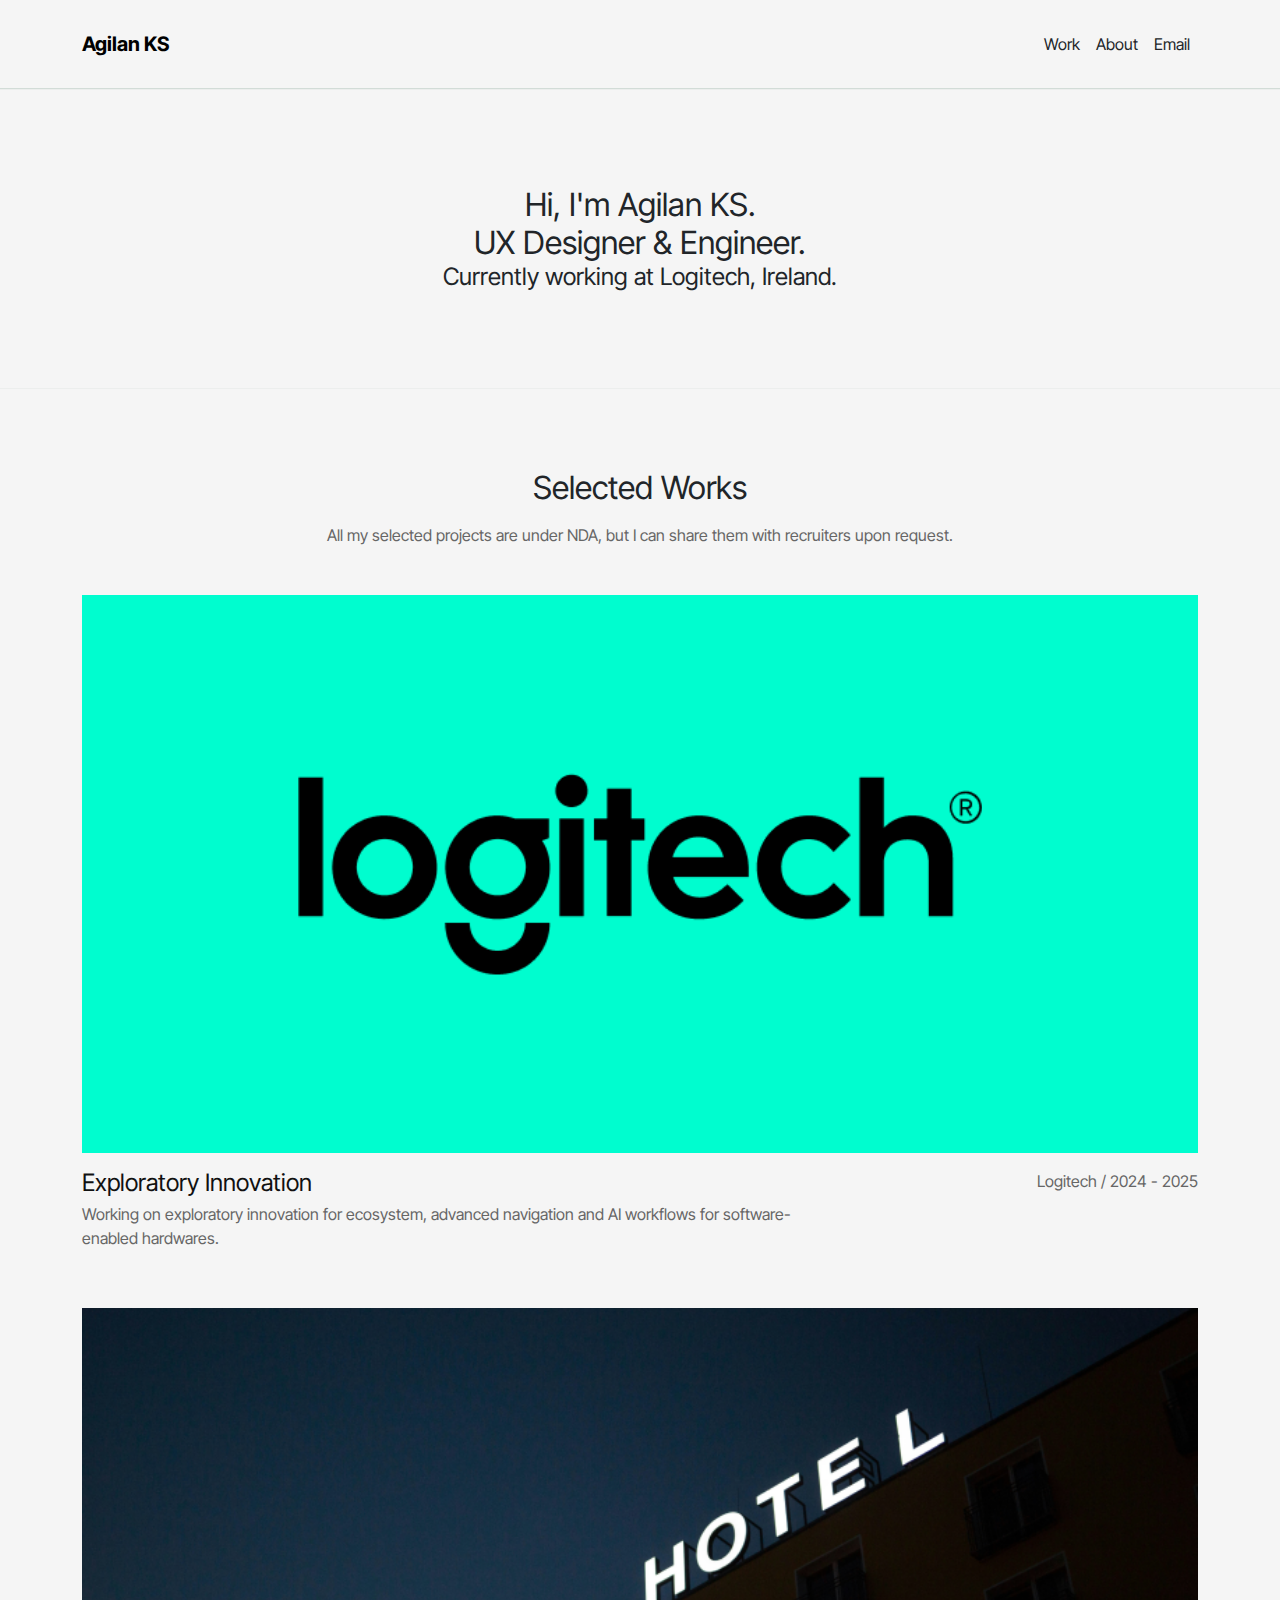
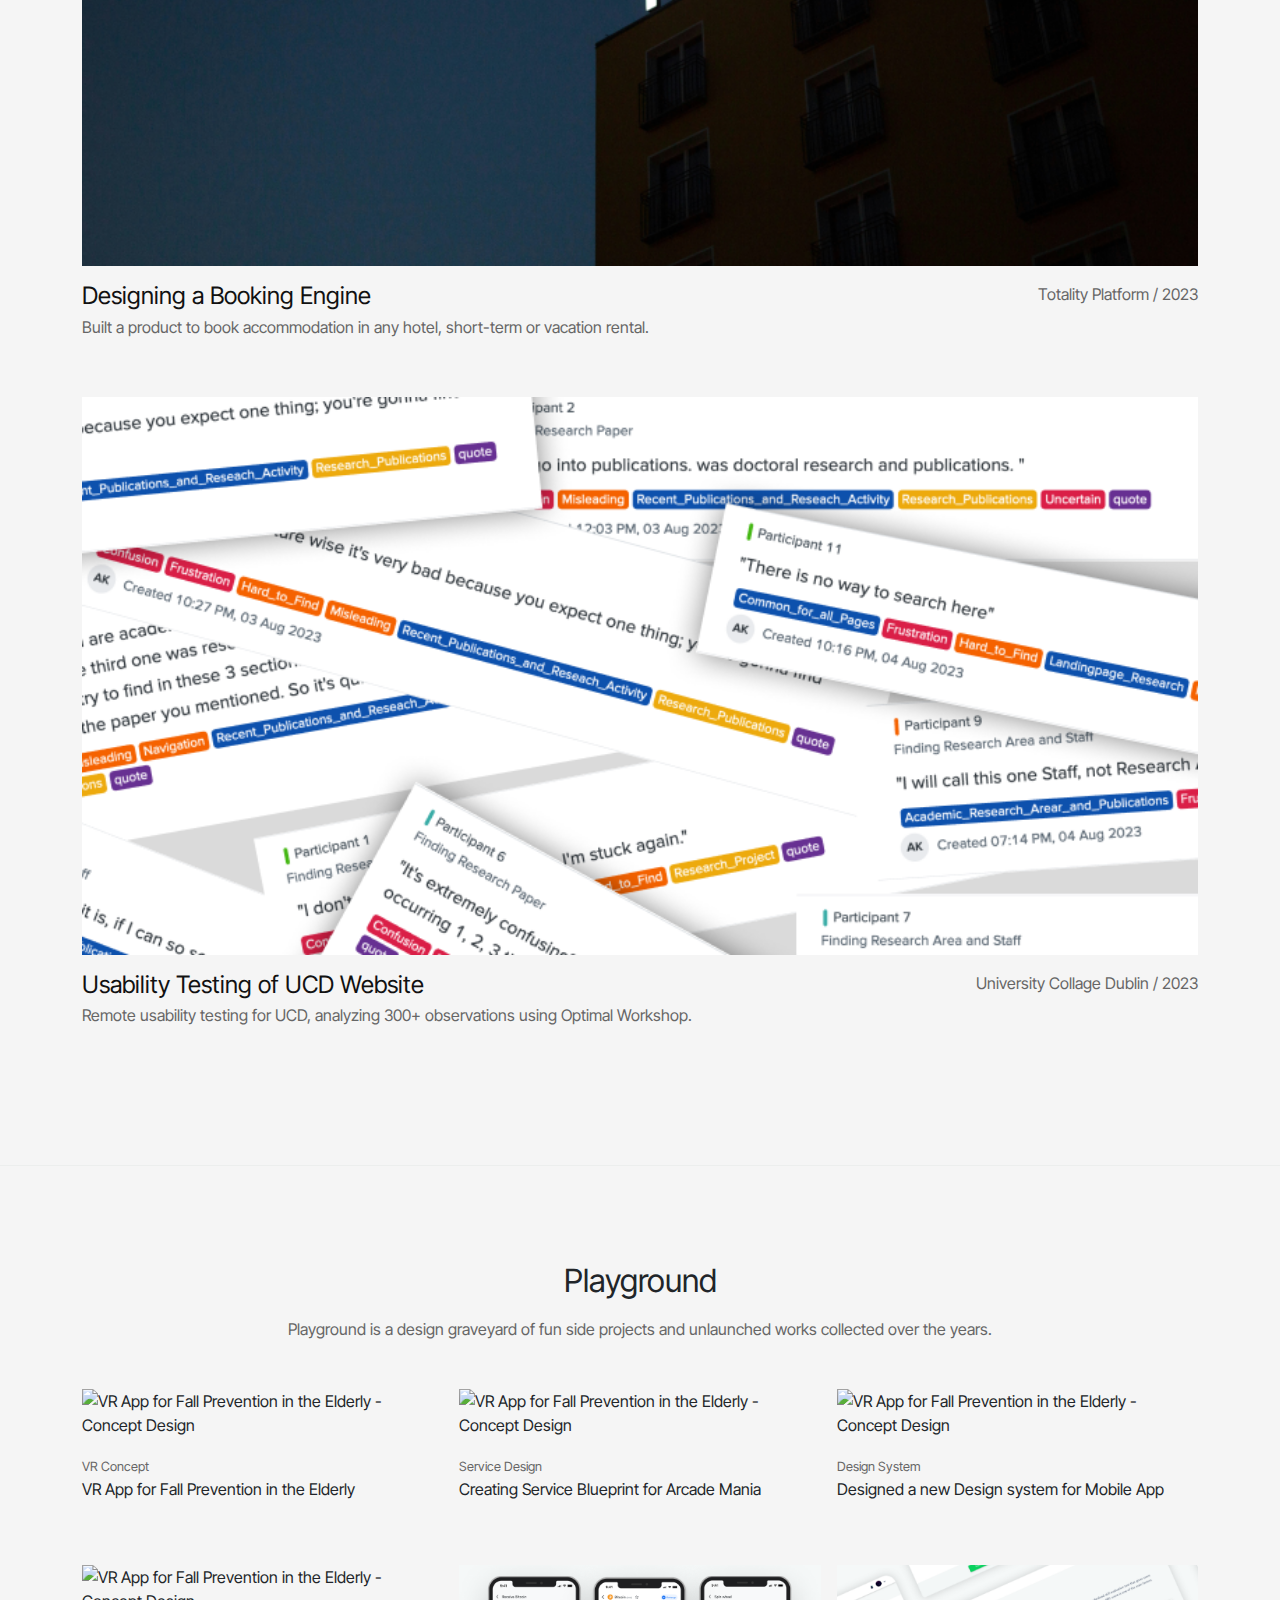
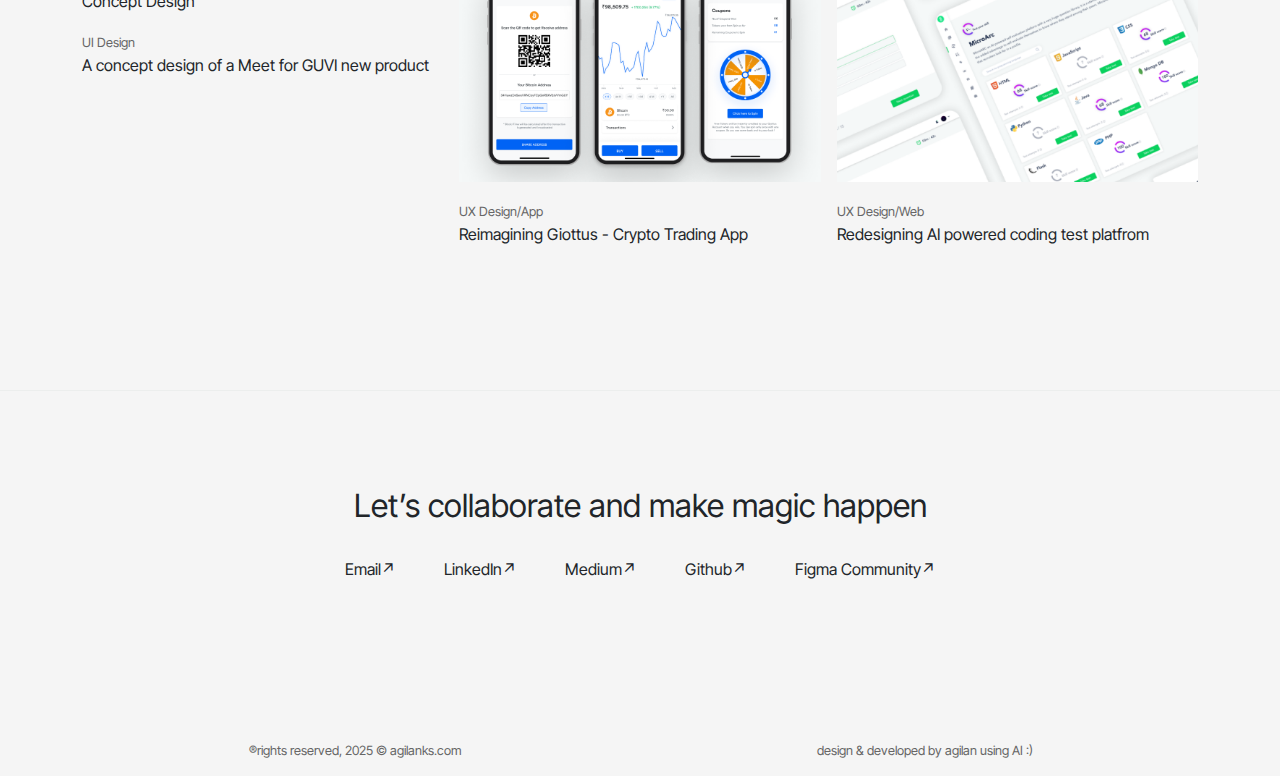
==== commit 45ed29b9: "Add subheading style to styles.css, update about.html layout, and enhance project descriptions in in" ====
--- a/index.html
+++ b/index.html
@@ -57,7 +57,10 @@
 
   <section id="projects" class="text-center -md-5 m-md-5">
     <div class="container">
-      <h1 class="text-center mb-5">Selected Works</h1>
+      <h1 class="text-center mb-3">Selected Works</h1>
+      <p class="text-center mb-5 subheading">
+        All my selected projects are under NDA, but I can share them with recruiters upon request.</p>
+
       <div class="row justify-content-center">
         <div class="col-md-12 mb-5">
           <!-- Image -->
@@ -69,12 +72,12 @@
             <div class="col-md-8">
               <h2 class="project-title">Exploratory Innovation</h2>
               <p class="project-description">
-                Wroking on AI-driven design workflows, focusing on advanced navigation and exploratory innovation for software-enabled hardware.
+                Working on exploratory innovation for ecosystem, advanced navigation and AI workflows for software-enabled hardwares.
               </p>
             </div>
             <!-- Right-aligned metadata -->
             <div class="col-md-4 text-md-end text-start">
-              <p class="project-meta">Logitech / 2024</p>
+              <p class="project-meta">Logitech / 2024 - 2025</p>
             </div>
           </div>
         </div>
@@ -109,12 +112,12 @@
             <div class="col-md-8">
               <h2 class="project-title">Usability Testing of UCD Website</h2>
               <p class="project-description">
-                This case study explores the results of usability testing, including a client interview with the in-charge of the website. The remote testing process involved Zoom for interviews and data collection, Optimal Workshop for thematic analysis, and encompassed pre and post-interview questions for participants.
+                Remote usability testing for UCD, analyzing 300+ observations using Optimal Workshop.
               </p>
             </div>
             <!-- Right-aligned metadata -->
             <div class="col-md-4 text-md-end text-start">
-              <p class="project-meta">University Collage Dublin / 2023</p>
+              <p class="project-meta">University Collage Dublin / 2023</p>  
             </div>
           </div>
         </div>
@@ -129,7 +132,10 @@
   <!-- Playground Section -->
   <section id="Playground" class="py-md-5 m-md-5">
   <div class="container">
-    <h1 class="text-center mb-5"> Playground </h1> 
+    <h1 class="text-center mb-3"> Playground </h1> 
+    <p class="text-center mb-5 subheading">
+     Playground is a design graveyard of fun side projects and unlaunched works collected over the years.
+
     <div class="row g-3">
 
 
@@ -169,16 +175,16 @@
       </div>
 
       <div class="col-md-4 mb-5">
-        <a href="https://www.figma.com/community/file/1141776585247560455/Strange-Design-System---Mobile-UI-Kit" class="card-link" target="_blank">
-          <img src="Images/VR.png" class="img-fluid mb-3" alt="VR App for Fall Prevention in the Elderly - Concept Design">
+        <a href="https://www.behance.net/gallery/122920395/Crypto-Trading-Application-UI-Design" class="card-link" target="_blank">
+          <img src="Images/Giottus111.png" class="img-fluid mb-3" alt="VR App for Fall Prevention in the Elderly - Concept Design">
           <span class="product-type">UX Design/App</span>
-            <p>Reimagining Giottus</p>
-        </a>
-      </div>
-
-      <div class="col-md-4 mb-5">
-        <a href="https://www.behance.net/gallery/124252577/Zenmeet" class="card-link" target="_blank">
-            <img src="Images/VR.png" class="img-fluid mb-3" alt="VR App for Fall Prevention in the Elderly - Concept Design">
+            <p>Reimagining Giottus - Crypto Trading App</p>
+        </a>
+      </div>
+
+      <div class="col-md-4 mb-5">
+        <a href="https://medium.com/user-experience-design-1/ui-ux-case-study-microarc-in-guvi-d521d87946d2" class="card-link" target="_blank">
+            <img src="Images/Microarc.png" class="img-fluid mb-3" alt="VR App for Fall Prevention in the Elderly - Concept Design">
             <span class="product-type">UX Design/Web</span>
             <p>Redesigning AI powered coding test platfrom</p>
         </a>
--- a/styles.css
+++ b/styles.css
@@ -6,7 +6,7 @@
 
     /*Colors*/ 
     --secondary-text: #666666; 
-    --Primary-text: #111111;
+    --primary-text: #111111;
     --ontext:#ffffff;
     --border: #D2DCD7; 
     --primary: #0A8935; 
@@ -122,7 +122,7 @@
 }
 
 .project-title {
-  color:var(--Primary-text);
+  color:var(--primary-text);
   margin-bottom: 4px;
   text-align: left; /* Aligns title to the left */
 }
@@ -137,6 +137,15 @@
   color: var(--secondary-text);
   text-align: right; /* Aligns metadata (CRED / 2024) to the right */
 }
+
+.subheading {
+  color:var(--secondary-text); /* Bootstrap's secondary color */
+}
+
+
+
+
+
 
 /* Responsive Fix: Align meta text to left on small screens */
 @media (max-width: 768px) {
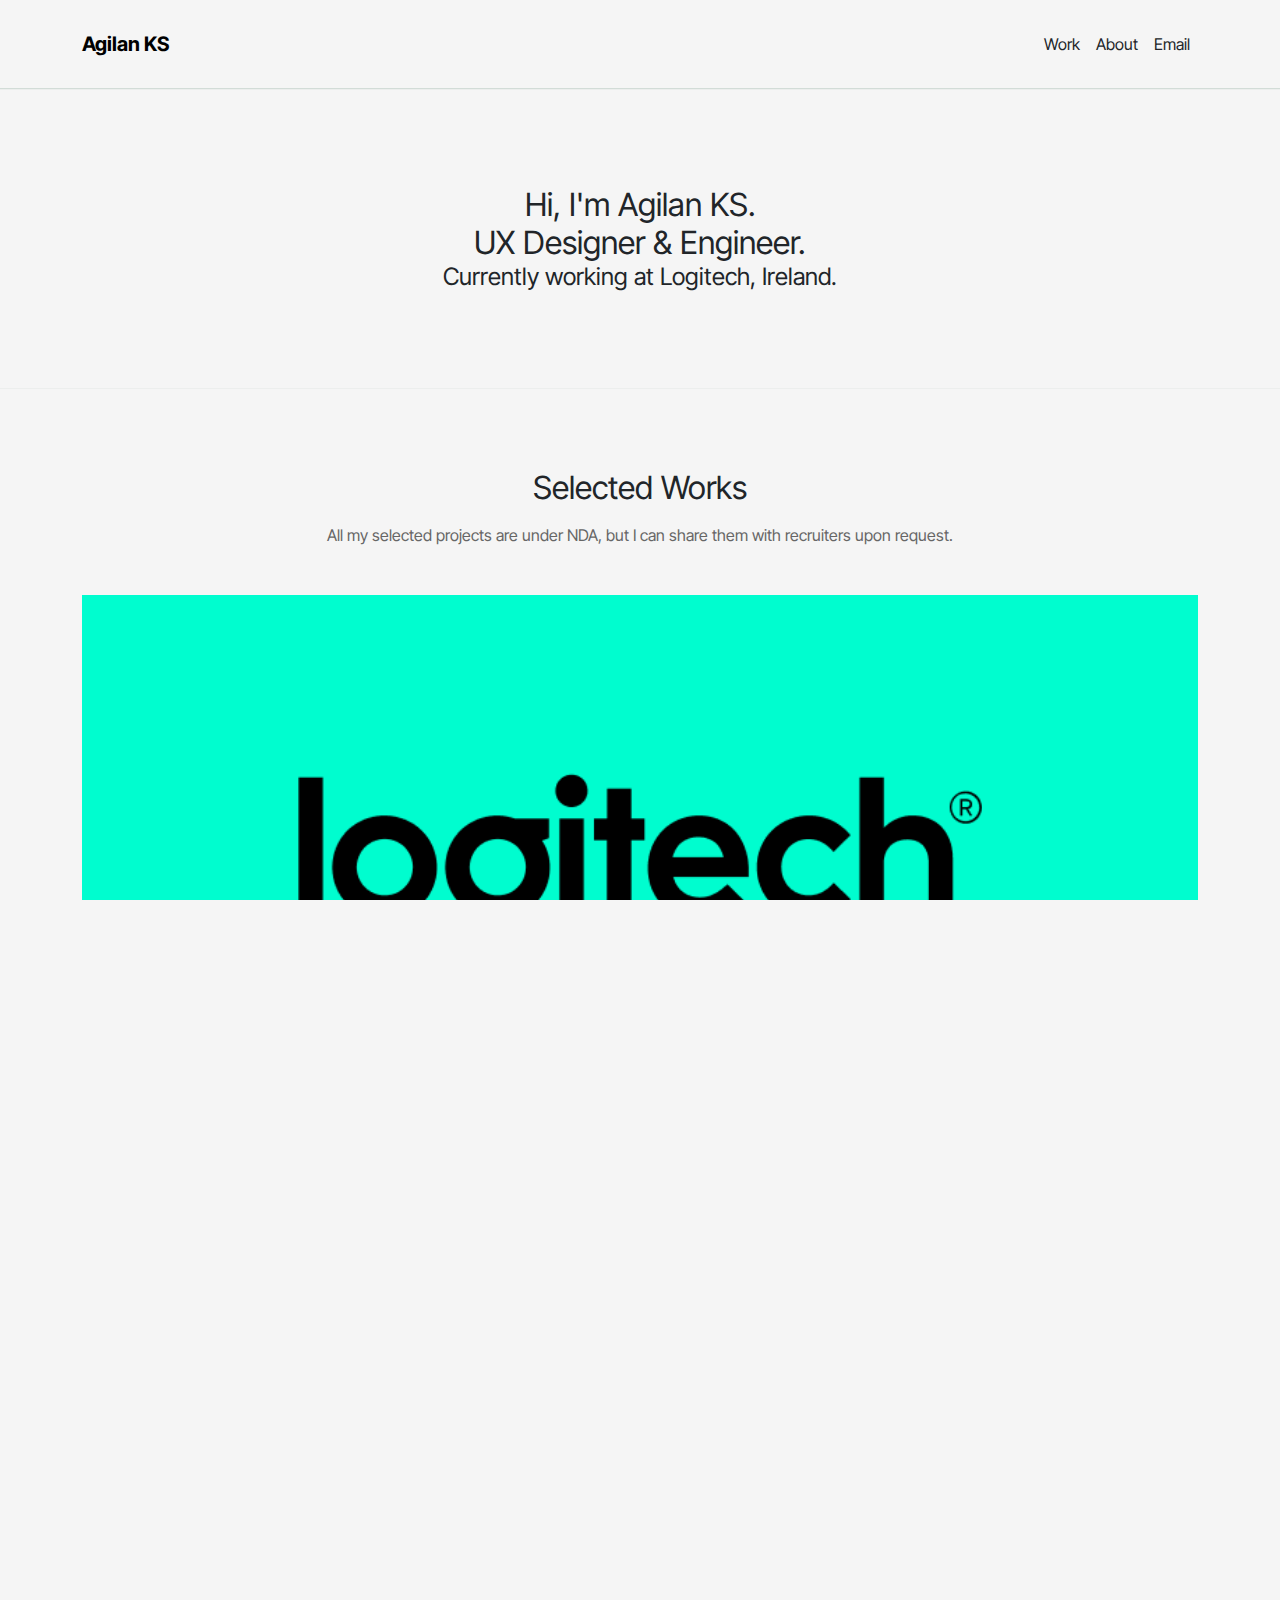
==== commit 25148dc5: "Update project description in index.html and set body height in styles.css" ====
--- a/index.html
+++ b/index.html
@@ -170,7 +170,7 @@
         <a href="https://www.behance.net/gallery/124252577/Zenmeet" class="card-link" target="_blank">
             <img src="Images/UI.png" class="img-fluid mb-3" alt="VR App for Fall Prevention in the Elderly - Concept Design">
             <span class="product-type">UI Design</span>
-            <p>A concept design of a Meet for GUVI new product</p>
+            <p>Online Meeting Application - Concept Design</p>
         </a>
       </div>
 
--- a/styles.css
+++ b/styles.css
@@ -27,6 +27,7 @@
     font-family: var(--font-family); /* Apply the custom font family */
     background-color: var(--bg); /* Apply the custom background color */
     margin: 0; /* Remove default margin */
+    height: 100vh;
     padding: 0; /* Remove default padding */
     box-sizing: border-box; /* Include padding and border in element's total width and height */
     overflow-x: hidden;
